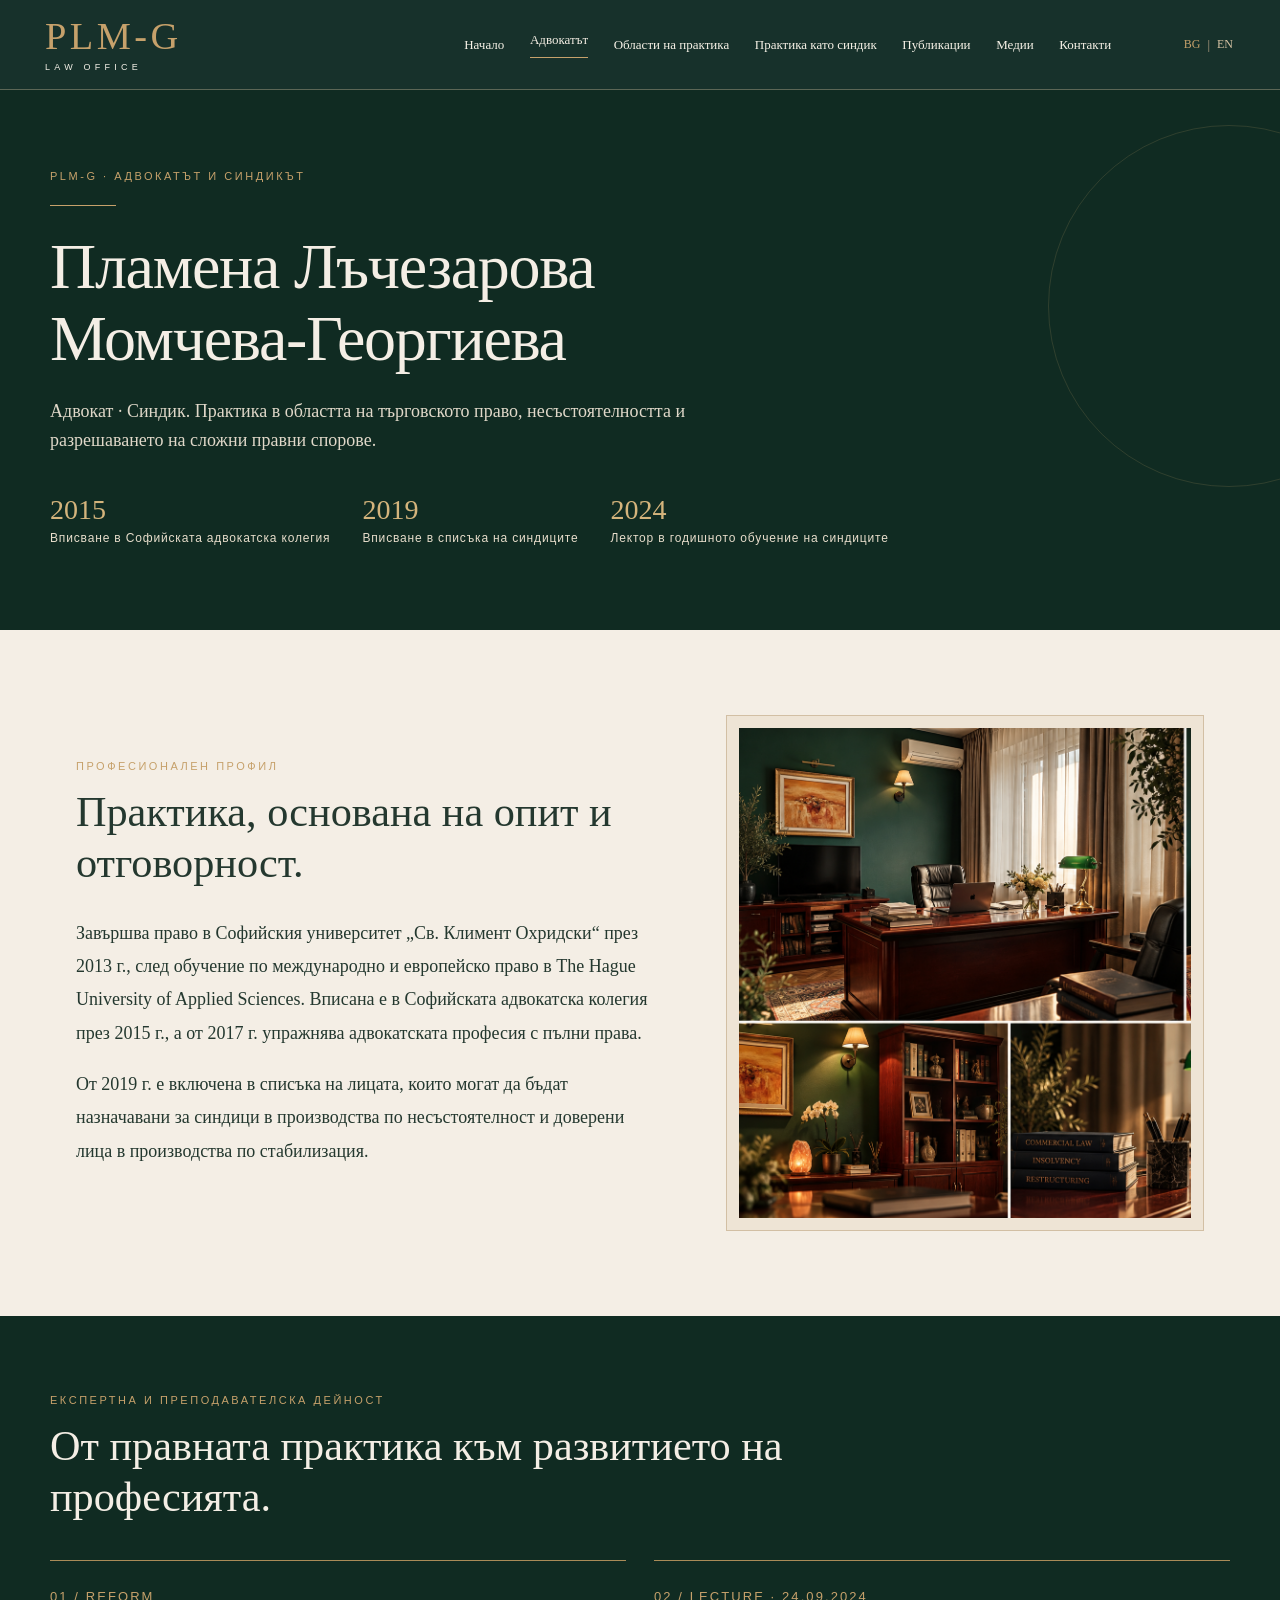
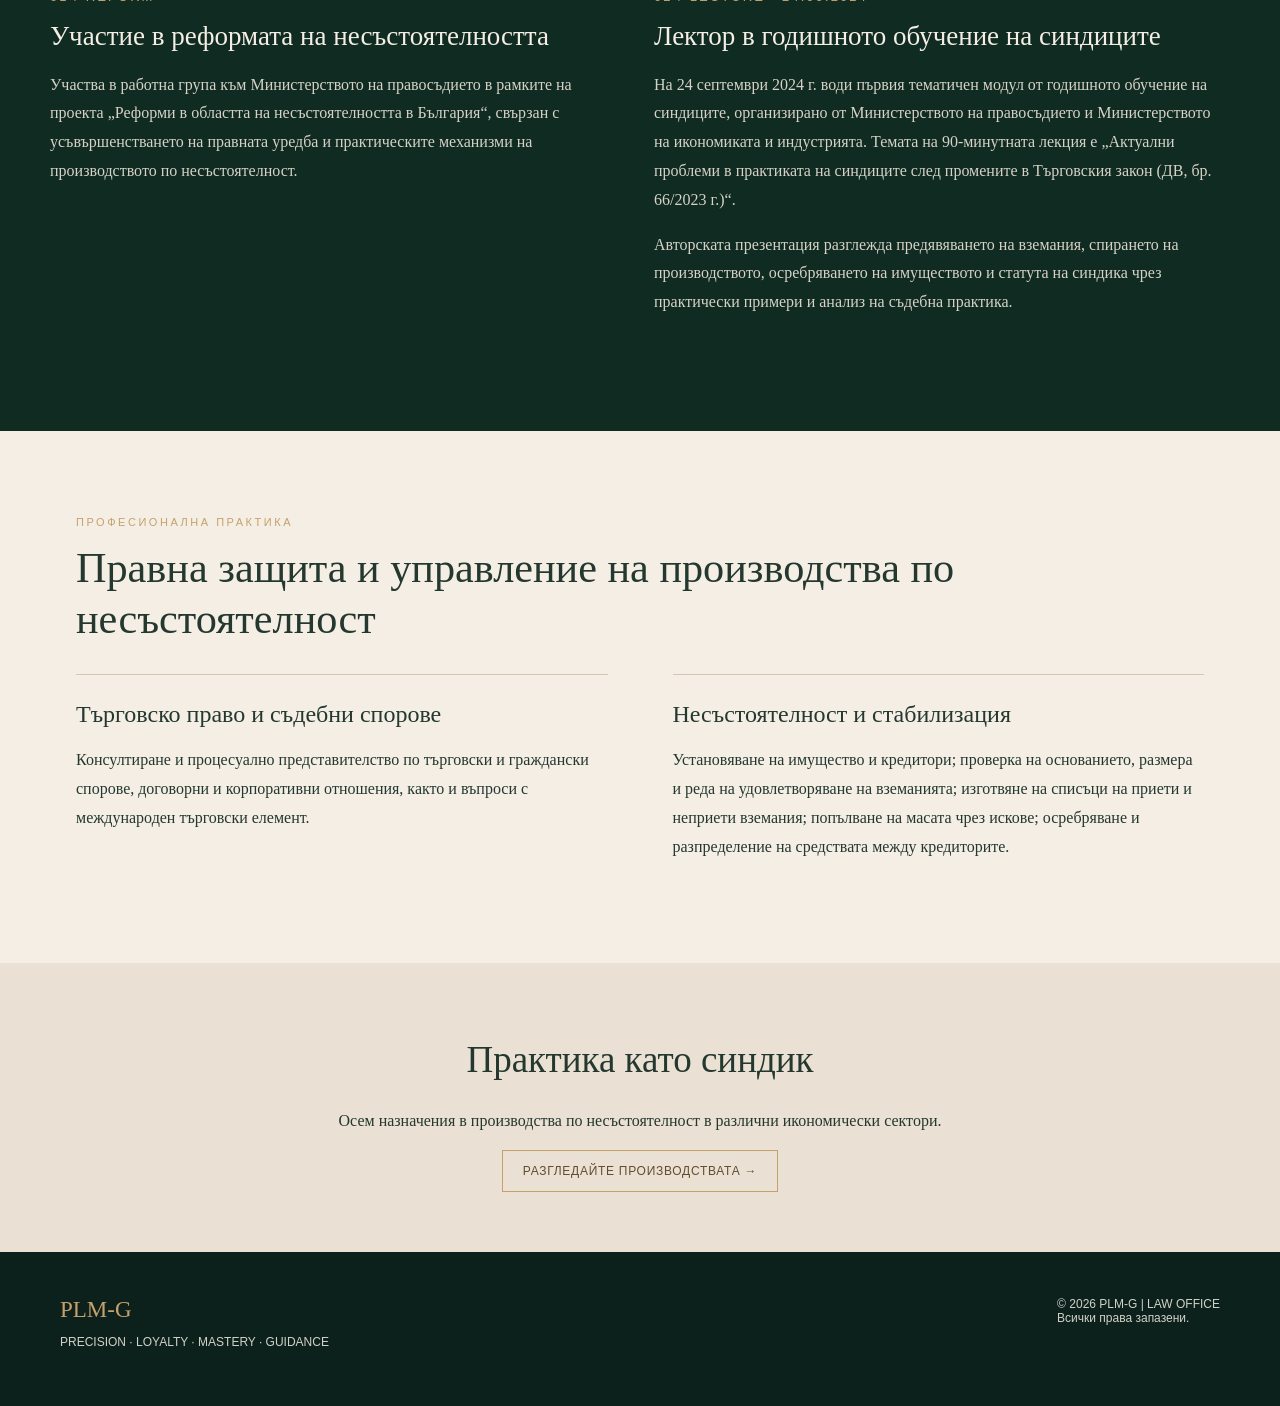
==== attorney.html @ 6f753740 "Add files via upload" ====
<!doctype html>
<html lang="bg">
<head>
<meta charset="utf-8"><meta name="viewport" content="width=device-width,initial-scale=1">
<title>Адвокатът и синдикът | PLM-G LAW OFFICE</title>
<meta name="description" content="Адв. Пламена Момчева-Георгиева — адвокат, синдик, лектор в годишното обучение на синдиците и участник в експертна работна група по реформата на несъстоятелността.">
<link rel="stylesheet" href="style.css">
<style>
/* All styles scoped to this page; index.html remains untouched. */
body[data-page="attorney"]{background:#f4eee5;color:#24382f}
body[data-page="attorney"] .profile-hero{background:#102b22;color:#f4eee5;padding:80px max(26px,calc((100vw - 1180px)/2)) 85px;position:relative;overflow:hidden}
body[data-page="attorney"] .profile-hero:after{content:"";position:absolute;width:360px;height:360px;border:1px solid rgba(199,166,106,.17);border-radius:50%;right:-130px;top:35px;pointer-events:none}
body[data-page="attorney"] .profile-kicker{font:11px Arial,sans-serif;letter-spacing:.23em;text-transform:uppercase;color:#c6a16b}
body[data-page="attorney"] .profile-hero h1{font-size:clamp(43px,5vw,72px);line-height:1.12;letter-spacing:-.02em;max-width:940px;margin:25px 0 22px}
body[data-page="attorney"] .profile-hero h1 span{display:block}
body[data-page="attorney"] .profile-hero p{max-width:750px;color:#e0d8c9;font-size:18px;line-height:1.65}
body[data-page="attorney"] .profile-line{width:66px;height:1px;background:#c6a16b;margin:23px 0}
body[data-page="attorney"] .profile-meta{display:flex;flex-wrap:wrap;gap:32px;margin-top:38px;font:12px Arial,sans-serif;letter-spacing:.07em;color:#e7ddcb}
body[data-page="attorney"] .profile-meta strong{font:28px Georgia,serif;color:#d4b47c;display:block;letter-spacing:0;margin-bottom:5px}
body[data-page="attorney"] .profile-wrap{max-width:1180px;margin:auto;padding:85px 26px}
body[data-page="attorney"] .profile-intro{display:grid;grid-template-columns:1.1fr .9fr;gap:65px;align-items:center}
body[data-page="attorney"] .profile-intro p{font-size:18px;line-height:1.85;margin:0 0 18px}
body[data-page="attorney"] .profile-intro img{width:100%;height:490px;object-fit:cover;object-position:left center;display:block}
body[data-page="attorney"] .profile-image-frame{padding:12px;border:1px solid #d2bfa4;background:#eee4d5}
body[data-page="attorney"] .profile-section-title{font-size:clamp(31px,3.3vw,48px);line-height:1.2;font-weight:normal;margin:15px 0 28px}
body[data-page="attorney"] .profile-expertise{background:#102b22;color:#f4eee5;padding:78px 26px}
body[data-page="attorney"] .profile-expertise-inner{max-width:1180px;margin:auto}
body[data-page="attorney"] .profile-expertise .profile-section-title{max-width:780px}
body[data-page="attorney"] .expert-grid{display:grid;grid-template-columns:1fr 1fr;gap:28px;margin-top:38px}
body[data-page="attorney"] .expert-card{border-top:1px solid #aa8b58;padding:28px 15px 20px 0}
body[data-page="attorney"] .expert-number{font:13px Arial,sans-serif;letter-spacing:.16em;color:#c6a16b}
body[data-page="attorney"] .expert-card h3{font-size:27px;font-weight:normal;margin:15px 0}
body[data-page="attorney"] .expert-card p{color:#d6d2c8;line-height:1.8}
body[data-page="attorney"] .profile-chronology{display:grid;grid-template-columns:1fr 1fr;gap:35px 65px;margin-top:30px}
body[data-page="attorney"] .profile-chronology article{border-top:1px solid #d4c6b4;padding-top:24px}
body[data-page="attorney"] .profile-chronology h3{font-size:24px;font-weight:normal}
body[data-page="attorney"] .profile-chronology p{line-height:1.8}
body[data-page="attorney"] .profile-documents{margin-top:24px;display:flex;flex-wrap:wrap;gap:12px}
body[data-page="attorney"] .profile-documents a,body[data-page="attorney"] .profile-cta{display:inline-flex;border:1px solid #c6a16b;padding:13px 20px;font:12px Arial,sans-serif;letter-spacing:.06em;color:#c6a16b;transition:background .2s}
body[data-page="attorney"] .profile-documents a:hover,body[data-page="attorney"] .profile-cta:hover{background:#c6a16b;color:#102b22}
body[data-page="attorney"] .profile-documents a[aria-disabled="true"]{opacity:.7;cursor:default}
body[data-page="attorney"] .profile-bottom{background:#eae0d3;padding:60px 26px;text-align:center}
body[data-page="attorney"] .profile-bottom h2{font-size:37px;font-weight:normal}
body[data-page="attorney"] .profile-bottom .profile-cta{color:#634c2d}
@media(max-width:800px){body[data-page="attorney"] .profile-hero{padding:65px 25px}body[data-page="attorney"] .profile-intro,body[data-page="attorney"] .expert-grid,body[data-page="attorney"] .profile-chronology{grid-template-columns:1fr}body[data-page="attorney"] .profile-intro{gap:25px}body[data-page="attorney"] .profile-intro img{height:330px}body[data-page="attorney"] .profile-wrap{padding:55px 24px}}
</style>
</head>
<body data-page="attorney">
<header id="header"></header>
<main id="main">
<section class="profile-hero">
<div class="profile-kicker" data-bg="PLM-G · АДВОКАТЪТ И СИНДИКЪТ" data-en="PLM-G · THE ATTORNEY & INSOLVENCY PRACTITIONER">PLM-G · АДВОКАТЪТ И СИНДИКЪТ</div>
<div class="profile-line"></div>
<h1><span data-bg="Пламена Лъчезарова" data-en="Plamena Lachezarova">Пламена Лъчезарова</span><span data-bg="Момчева-Георгиева" data-en="Momcheva-Georgieva">Момчева-Георгиева</span></h1>
<p data-bg="Адвокат · Синдик. Практика в областта на търговското право, несъстоятелността и разрешаването на сложни правни спорове." data-en="Attorney-at-law · Insolvency practitioner. Commercial law, insolvency and complex dispute resolution.">Адвокат · Синдик. Практика в областта на търговското право, несъстоятелността и разрешаването на сложни правни спорове.</p>
<div class="profile-meta"><div><strong>2015</strong><span data-bg="Вписване в Софийската адвокатска колегия" data-en="Admitted to the Sofia Bar">Вписване в Софийската адвокатска колегия</span></div><div><strong>2019</strong><span data-bg="Вписване в списъка на синдиците" data-en="Listed insolvency practitioner">Вписване в списъка на синдиците</span></div><div><strong>2024</strong><span data-bg="Лектор в годишното обучение на синдиците" data-en="Lecturer at annual insolvency practitioner training">Лектор в годишното обучение на синдиците</span></div></div>
</section>
<section class="profile-wrap profile-intro"><div><div class="profile-kicker" data-bg="ПРОФЕСИОНАЛЕН ПРОФИЛ" data-en="PROFESSIONAL PROFILE">ПРОФЕСИОНАЛЕН ПРОФИЛ</div><h2 class="profile-section-title" data-bg="Практика, основана на опит и отговорност." data-en="Practice grounded in experience and responsibility.">Практика, основана на опит и отговорност.</h2><p data-bg="Завършва право в Софийския университет „Св. Климент Охридски“ през 2013 г., след обучение по международно и европейско право в The Hague University of Applied Sciences. Вписана е в Софийската адвокатска колегия през 2015 г., а от 2017 г. упражнява адвокатската професия с пълни права." data-en="Graduated in Law from Sofia University in 2013 after studies in International and European Law at The Hague University of Applied Sciences. Admitted to the Sofia Bar as a junior lawyer in 2015 and as an attorney in 2017.">Завършва право в Софийския университет „Св. Климент Охридски“ през 2013 г., след обучение по международно и европейско право в The Hague University of Applied Sciences. Вписана е в Софийската адвокатска колегия през 2015 г., а от 2017 г. упражнява адвокатската професия с пълни права.</p><p data-bg="От 2019 г. е включена в списъка на лицата, които могат да бъдат назначавани за синдици в производства по несъстоятелност и доверени лица в производства по стабилизация." data-en="Since 2019, she has been listed as eligible for appointment as an insolvency practitioner and as a trustee in stabilisation proceedings.">От 2019 г. е включена в списъка на лицата, които могат да бъдат назначавани за синдици в производства по несъстоятелност и доверени лица в производства по стабилизация.</p></div><div class="profile-image-frame"><img src="office-collage.png" alt="PLM-G Law Office" loading="lazy"></div></section>
<section class="profile-expertise"><div class="profile-expertise-inner"><div class="profile-kicker" data-bg="ЕКСПЕРТНА И ПРЕПОДАВАТЕЛСКА ДЕЙНОСТ" data-en="EXPERT & TEACHING ACTIVITIES">ЕКСПЕРТНА И ПРЕПОДАВАТЕЛСКА ДЕЙНОСТ</div><h2 class="profile-section-title" data-bg="От правната практика към развитието на професията." data-en="From legal practice to advancing the profession.">От правната практика към развитието на професията.</h2><div class="expert-grid"><article class="expert-card"><div class="expert-number">01 / REFORM</div><h3 data-bg="Участие в реформата на несъстоятелността" data-en="Contribution to insolvency reform">Участие в реформата на несъстоятелността</h3><p data-bg="Участва в работна група към Министерството на правосъдието в рамките на проекта „Реформи в областта на несъстоятелността в България“, свързан с усъвършенстването на правната уредба и практическите механизми на производството по несъстоятелност." data-en="Participated in a working group under the Ministry of Justice within the project ‘Insolvency Reforms in Bulgaria’, addressing improvements to the legal framework and practical mechanisms of insolvency proceedings.">Участва в работна група към Министерството на правосъдието в рамките на проекта „Реформи в областта на несъстоятелността в България“, свързан с усъвършенстването на правната уредба и практическите механизми на производството по несъстоятелност.</p></article><article class="expert-card"><div class="expert-number">02 / LECTURE · 24.09.2024</div><h3 data-bg="Лектор в годишното обучение на синдиците" data-en="Lecturer at annual insolvency practitioner training">Лектор в годишното обучение на синдиците</h3><p data-bg="На 24 септември 2024 г. води първия тематичен модул от годишното обучение на синдиците, организирано от Министерството на правосъдието и Министерството на икономиката и индустрията. Темата на 90-минутната лекция е „Актуални проблеми в практиката на синдиците след промените в Търговския закон (ДВ, бр. 66/2023 г.)“." data-en="On 24 September 2024, she delivered the opening thematic module of the annual insolvency practitioner training organised by the Ministry of Justice and the Ministry of Economy and Industry. Her 90-minute lecture addressed practical issues following the 2023 amendments to the Bulgarian Commerce Act.">На 24 септември 2024 г. води първия тематичен модул от годишното обучение на синдиците, организирано от Министерството на правосъдието и Министерството на икономиката и индустрията. Темата на 90-минутната лекция е „Актуални проблеми в практиката на синдиците след промените в Търговския закон (ДВ, бр. 66/2023 г.)“.</p><p data-bg="Авторската презентация разглежда предявяването на вземания, спирането на производството, осребряването на имуществото и статута на синдика чрез практически примери и анализ на съдебна практика." data-en="Her original presentation covers claims submission, suspension of proceedings, asset realisation and the practitioner’s status, drawing on case law and practical examples.">Авторската презентация разглежда предявяването на вземания, спирането на производството, осребряването на имуществото и статута на синдика чрез практически примери и анализ на съдебна практика.</p></article></div>
<!-- When PDFs are uploaded to GitHub, replace the commented placeholders with real links.
<div class="profile-documents"><a href="programa-obuchenie-sindici-2024.pdf" target="_blank">Официална програма ↗</a><a href="lekcia-sindici-2024.pdf" target="_blank">Презентация (PDF) ↗</a></div>
--></div></section>
<section class="profile-wrap"><div class="profile-kicker" data-bg="ПРОФЕСИОНАЛНА ПРАКТИКА" data-en="PROFESSIONAL EXPERIENCE">ПРОФЕСИОНАЛНА ПРАКТИКА</div><h2 class="profile-section-title" data-bg="Правна защита и управление на производства по несъстоятелност" data-en="Legal representation and insolvency proceedings">Правна защита и управление на производства по несъстоятелност</h2><div class="profile-chronology"><article><h3 data-bg="Търговско право и съдебни спорове" data-en="Commercial law and litigation">Търговско право и съдебни спорове</h3><p data-bg="Консултиране и процесуално представителство по търговски и граждански спорове, договорни и корпоративни отношения, както и въпроси с международен търговски елемент." data-en="Advice and representation in commercial and civil disputes, contracts, corporate matters and cross-border commercial issues.">Консултиране и процесуално представителство по търговски и граждански спорове, договорни и корпоративни отношения, както и въпроси с международен търговски елемент.</p></article><article><h3 data-bg="Несъстоятелност и стабилизация" data-en="Insolvency and stabilisation">Несъстоятелност и стабилизация</h3><p data-bg="Установяване на имущество и кредитори; проверка на основанието, размера и реда на удовлетворяване на вземанията; изготвяне на списъци на приети и неприети вземания; попълване на масата чрез искове; осребряване и разпределение на средствата между кредиторите." data-en="Identifying assets and creditors; reviewing the legal basis, amounts and ranking of claims; preparing admitted and rejected claims lists; asset recovery litigation; asset realisation and distributions to creditors.">Установяване на имущество и кредитори; проверка на основанието, размера и реда на удовлетворяване на вземанията; изготвяне на списъци на приети и неприети вземания; попълване на масата чрез искове; осребряване и разпределение на средствата между кредиторите.</p></article></div></section>
<section class="profile-bottom"><h2 data-bg="Практика като синдик" data-en="Insolvency Track Record">Практика като синдик</h2><p data-bg="Осем назначения в производства по несъстоятелност в различни икономически сектори." data-en="Eight appointments in insolvency proceedings across different industries.">Осем назначения в производства по несъстоятелност в различни икономически сектори.</p><a class="profile-cta" href="insolvency.html" data-bg="РАЗГЛЕДАЙТЕ ПРОИЗВОДСТВАТА →" data-en="EXPLORE THE CASES →">РАЗГЛЕДАЙТЕ ПРОИЗВОДСТВАТА →</a></section>
</main><footer id="footer"></footer>
<script>const attorneyMarkup = document.getElementById('main').innerHTML;</script>
<script src="app.js"></script>
<script>
(function(){
  const originalRender = window.render;
  function restoreProfile(){
    const main=document.getElementById('main');
    main.innerHTML=attorneyMarkup;
    const current=window.lang==='en'?'en':'bg';
    document.documentElement.lang=current;
    main.querySelectorAll('[data-bg][data-en]').forEach(el=>{el.textContent=el.dataset[current]});
  }
  restoreProfile();
  // Preserve bilingual navigation provided by the site's existing app.js.
  window.render=function(){originalRender();restoreProfile()};
})();
</script>
</body></html>
---- style.css ----
:root{--forest:#102b25;--green:#1b3b32;--gold:#c7a66a;--cream:#f4f0e7;--ink:#23332c;--muted:#706e65}*{box-sizing:border-box}html{scroll-behavior:smooth}body{margin:0;font-family:Georgia,'Times New Roman',serif;color:var(--ink);background:var(--cream);line-height:1.7}a{color:inherit;text-decoration:none}header{position:sticky;top:0;z-index:5;background:rgba(16,43,37,.97);color:#f8f3e8;border-bottom:1px solid #5c6656}.nav{max-width:1240px;margin:auto;padding:17px 25px;display:flex;align-items:center;gap:30px}.logo{font-size:27px;letter-spacing:.15em;color:var(--gold);line-height:1}.logo small{display:block;font:10px Arial,sans-serif;letter-spacing:.28em;color:#f4f0e7;margin-top:9px}.links{margin-left:auto;display:flex;gap:21px;align-items:center;font:12px Arial,sans-serif;letter-spacing:.08em}.links a:hover,.active{color:var(--gold)}.lang{border:1px solid #8a896f;padding:5px 9px;background:none;color:var(--gold);cursor:pointer}.menu{display:none}.hero{background:var(--forest);color:#f7f0e5;display:grid;grid-template-columns:1fr 1fr;min-height:620px}.hero-text{display:flex;flex-direction:column;justify-content:center;padding:9vw max(30px,calc((100vw - 1240px)/2));padding-right:5vw}.eyebrow{font:11px Arial,sans-serif;letter-spacing:.28em;text-transform:uppercase;color:var(--gold)}h1{font-size:clamp(42px,5vw,76px);line-height:1.12;font-weight:normal;margin:26px 0}h2{font-size:clamp(30px,3.4vw,48px);font-weight:normal;line-height:1.2;margin:15px 0 25px}h3{font-size:24px;font-weight:normal;line-height:1.3;margin:0 0 12px}.hero p{max-width:550px;color:#d7d6cb}.hero-image{background:url('office-collage.png') center/cover}.button{display:inline-block;margin-top:20px;border:1px solid var(--gold);padding:12px 23px;color:var(--gold);font:12px Arial,sans-serif;letter-spacing:.1em;cursor:pointer}.button:hover{background:var(--gold);color:var(--forest)}.wrap{max-width:1160px;margin:auto;padding:85px 25px}.intro{max-width:800px}.intro p{font-size:19px;color:#555b53}.rule{width:70px;height:2px;background:var(--gold);margin:22px 0}.grid{display:grid;grid-template-columns:repeat(3,1fr);gap:22px;margin-top:40px}.card{border:1px solid #d9d0bf;padding:30px;background:#faf8f2;min-height:210px}.card .num{font:12px Arial,sans-serif;letter-spacing:.2em;color:#a5854b}.card p{color:#666b61;font-size:15px}.card a{color:#886a3a;font:12px Arial,sans-serif;letter-spacing:.07em}.dark{background:var(--forest);color:#f4f0e7}.dark p{color:#c9d0c7}.split{display:grid;grid-template-columns:1fr 1fr;gap:65px;align-items:center}.photo{width:100%;height:390px;object-fit:cover;object-position:left top}.pagehead{background:var(--forest);color:#f4f0e7;padding:90px 25px 75px}.pagehead>div{max-width:1160px;margin:auto}.pagehead h1{font-size:clamp(40px,5vw,65px);margin:15px 0}.detail{border-top:1px solid #d6cbb8;padding:30px 0}.detail summary{font-size:23px;cursor:pointer}.detail summary span{display:block;color:#987d4f;font:11px Arial,sans-serif;letter-spacing:.13em;text-transform:uppercase;margin-bottom:9px}.detail p{max-width:870px;color:#5b6259}.note{background:#e8e0d1;padding:25px;border-left:3px solid var(--gold)}footer{background:#0c211c;color:#d2d1c8;padding:45px 25px;font:12px Arial,sans-serif}footer>div{max-width:1160px;margin:auto;display:flex;justify-content:space-between;gap:20px}.footer-logo{font:23px Georgia,serif;color:var(--gold)}.muted{color:#777b70}.media-link{display:block;border-bottom:1px solid #d7cdbd;padding:20px 0;color:#365447}.media-link:hover{color:#a18046}@media(max-width:900px){.nav{flex-wrap:wrap}.menu{display:block;margin-left:auto;background:none;color:var(--gold);border:1px solid #9b895d;padding:8px}.links{display:none;flex-basis:100%;flex-direction:column;align-items:flex-start;padding:15px 0}.links.open{display:flex}.hero{grid-template-columns:1fr}.hero-text{padding:70px 28px}.hero-image{min-height:330px}.grid{grid-template-columns:1fr 1fr}.split{grid-template-columns:1fr;gap:25px}}@media(max-width:550px){.grid{grid-template-columns:1fr}.wrap{padding:55px 22px}.pagehead{padding:60px 22px}footer>div{flex-direction:column}}

/* PLM-G: reference-matched classic European front page */
:root{--forest:#0d291f;--gold:#c6a16b;--cream:#f3ebe2}
body[data-page="index"] header{position:absolute;left:0;right:0;top:0;background:transparent;border:0;z-index:20}
body[data-page="index"] .nav{max-width:1300px;padding:14px clamp(26px,6.3vw,92px);gap:24px}
.logo{font-size:clamp(29px,3vw,40px);font-weight:normal;letter-spacing:.09em}
.logo small{font-size:9px;letter-spacing:.47em;margin-top:7px}
.links{gap:clamp(12px,2vw,28px);font:13px Georgia,'Times New Roman',serif;letter-spacing:0}
.links a{white-space:nowrap}.links a.active{color:#f6efe5;border-bottom:1px solid var(--gold);padding-bottom:9px}
.lang-switch{display:flex;align-items:center;gap:5px;margin-left:clamp(4px,4vw,45px);color:#b6a286}.lang{border:0;padding:2px;background:transparent;color:#d6c2a3;font:12px Georgia,serif}.lang.selected{color:var(--gold)}
.hero-reference{height:clamp(420px,34.3vw,570px);min-height:420px;display:block;background:linear-gradient(90deg,rgba(4,17,13,.80) 0%,rgba(4,17,13,.58) 26%,rgba(4,17,13,.08) 67%,rgba(4,17,13,.06) 100%),url('hero-office.jpg') center 49%/cover no-repeat;position:relative}
.hero-reference .hero-text{height:100%;max-width:1300px;margin:auto;padding:clamp(120px,9vw,150px) clamp(26px,6.3vw,92px) 26px;display:block}
.hero-reference .eyebrow{font:10px Arial,sans-serif;letter-spacing:.10em;color:#d0b184}
.hero-rule{width:44px;height:1px;background:var(--gold);margin:12px 0 8px}
.hero-reference h1{font-size:clamp(43px,4.2vw,66px);line-height:1.04;letter-spacing:-.018em;margin:0 0 11px;max-width:480px}
.hero-reference p{font-size:clamp(13px,1.17vw,16px);line-height:1.25;color:#f0e9e1;margin:0}
.hero-reference .button,.triptych-center .button{font:10px Arial,sans-serif;letter-spacing:.12em;margin-top:24px;padding:9px 20px;min-width:238px;display:inline-flex;justify-content:space-between;align-items:center;border:1px solid #bda078;color:#dfc29a;background:rgba(7,20,16,.18)}
.featured-areas{display:grid;grid-template-columns:repeat(4,minmax(0,1fr));background:#f6efe8;padding:19px max(26px,calc((100vw - 1280px)/2));min-height:133px}
.featured-area{display:flex;flex-direction:column;align-items:center;justify-content:center;text-align:center;padding:0 18px;border-right:1px solid #d9cfc3;line-height:1.2}
.featured-area:last-child{border-right:0}.featured-area:hover{background:#efe5d9}.area-icon{font:30px Georgia,serif;color:#b39158;height:37px}.featured-area strong{font-size:12px;letter-spacing:.15em;font-weight:normal;margin:4px 0}.featured-area>span:last-child{font-size:13px;max-width:220px}
.office-triptych{display:grid;grid-template-columns:30% 40% 30%;height:clamp(260px,24vw,365px);background:var(--forest);color:#f7f0e7}.triptych-image{background-position:center;background-size:cover}.triptych-library{background-image:url('library.jpg')}.triptych-meeting{background-image:url('meeting.jpg')}.triptych-center{padding:clamp(19px,2.4vw,42px) clamp(22px,3.3vw,52px);background:linear-gradient(105deg,#0b291f,#103025)}.triptych-center .eyebrow{font-size:10px;letter-spacing:.13em}.triptych-center h2{font-size:clamp(24px,2.6vw,39px);line-height:1.1;margin:14px 0}.triptych-center p{font-size:clamp(13px,1.16vw,16px);line-height:1.35;color:#e7e4db;margin:0}.triptych-center .button{margin-top:13px;min-width:166px}
.below-fold{padding-top:75px;padding-bottom:80px}.below-fold .button{color:#816535}
@media(max-width:1050px){.links{gap:11px;font-size:11px}.lang-switch{margin-left:0}.triptych-center{padding:23px}.triptych-center h2{font-size:26px}}
@media(max-width:800px){body[data-page="index"] .nav{padding:15px 24px}.menu{display:block}.links{background:rgba(12,37,29,.98);margin:0;flex-basis:100%;padding:20px;gap:16px}.links.open{display:flex}.hero-reference{height:550px}.hero-reference .hero-text{padding:165px 25px 35px}.hero-reference h1{font-size:54px}.featured-areas{grid-template-columns:repeat(2,1fr);padding:15px}.featured-area{padding:20px 12px;border-bottom:1px solid #d9cfc3}.featured-area:nth-child(2){border-right:0}.featured-area:nth-child(n+3){border-bottom:0}.office-triptych{grid-template-columns:1fr 1fr;height:auto}.triptych-library{min-height:310px}.triptych-center{min-height:310px}.triptych-meeting{display:none}}
@media(max-width:520px){.hero-reference{height:570px;background-position:56% center}.hero-reference h1{font-size:46px}.hero-reference p{font-size:14px}.featured-area strong{font-size:10px}.featured-area>span:last-child{font-size:12px}.office-triptych{grid-template-columns:1fr}.triptych-library{min-height:230px}.triptych-center{min-height:290px;padding:28px}.triptych-meeting{display:none}}
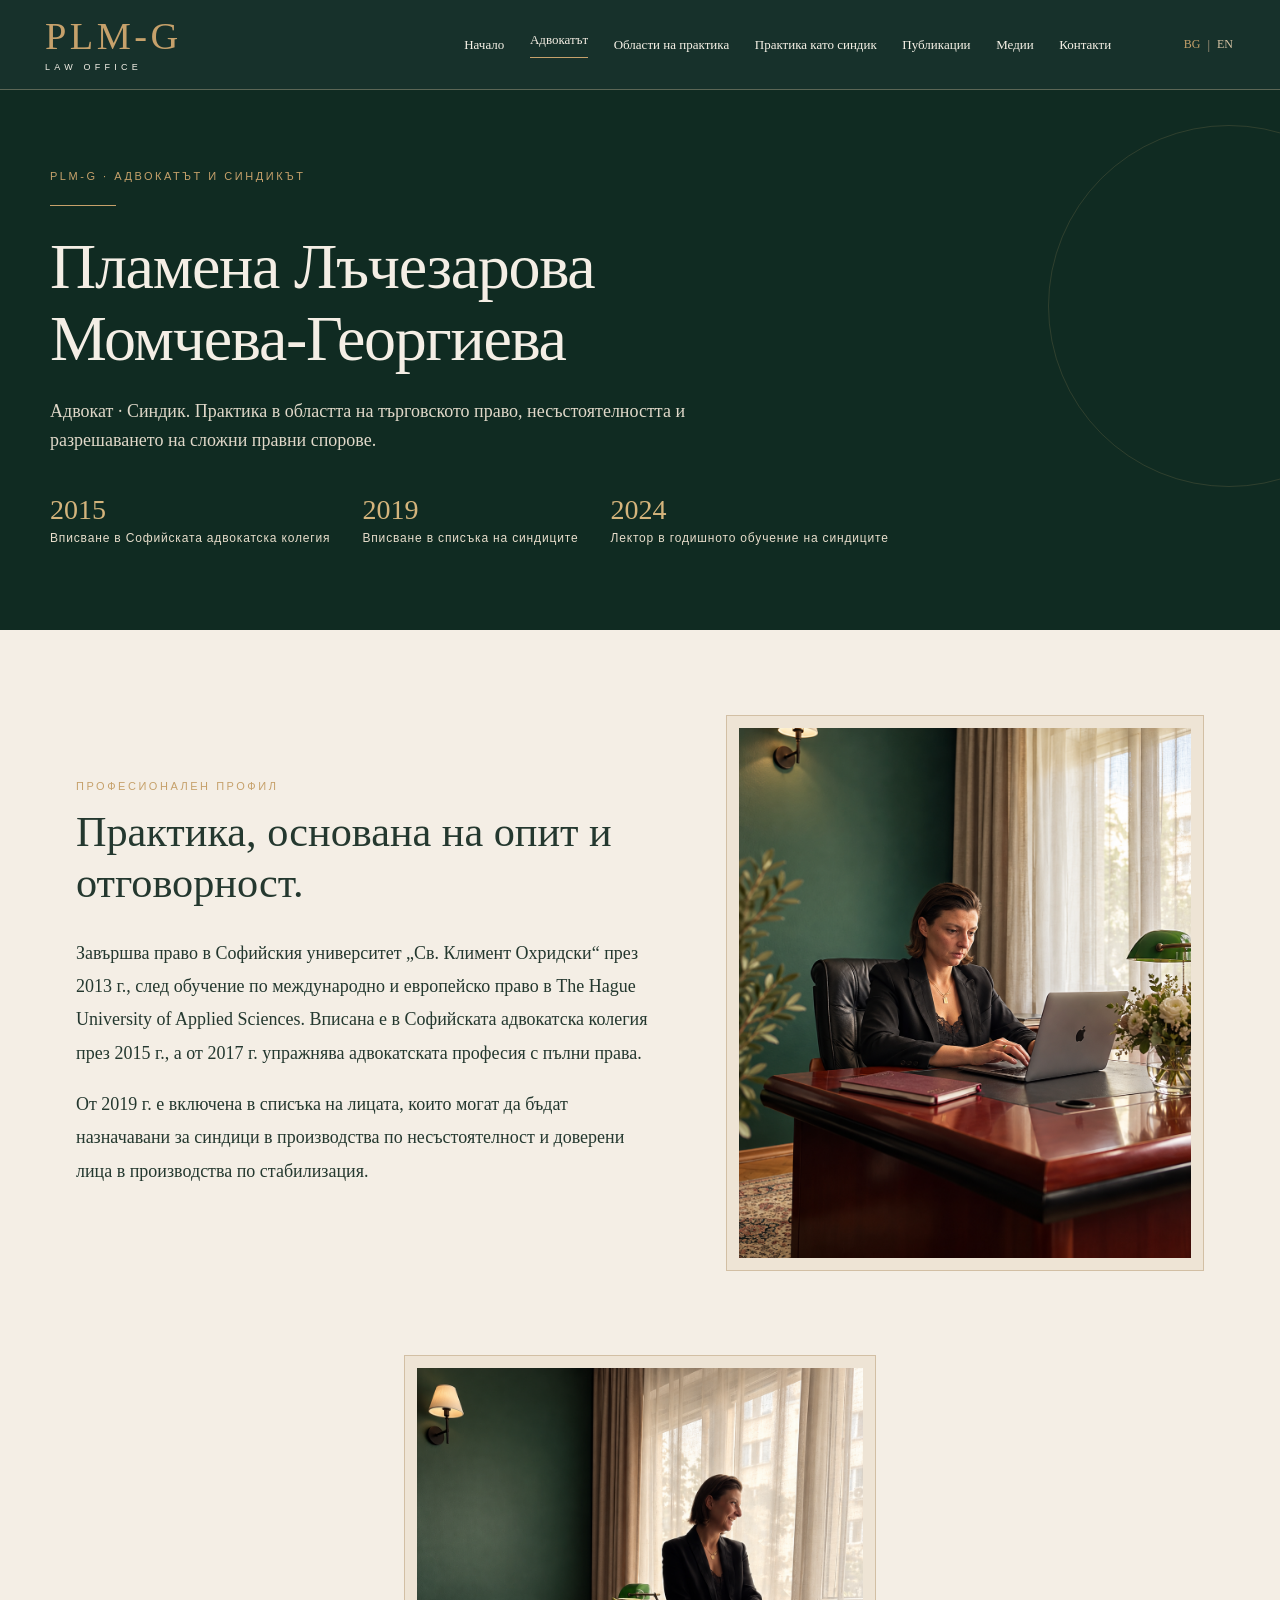
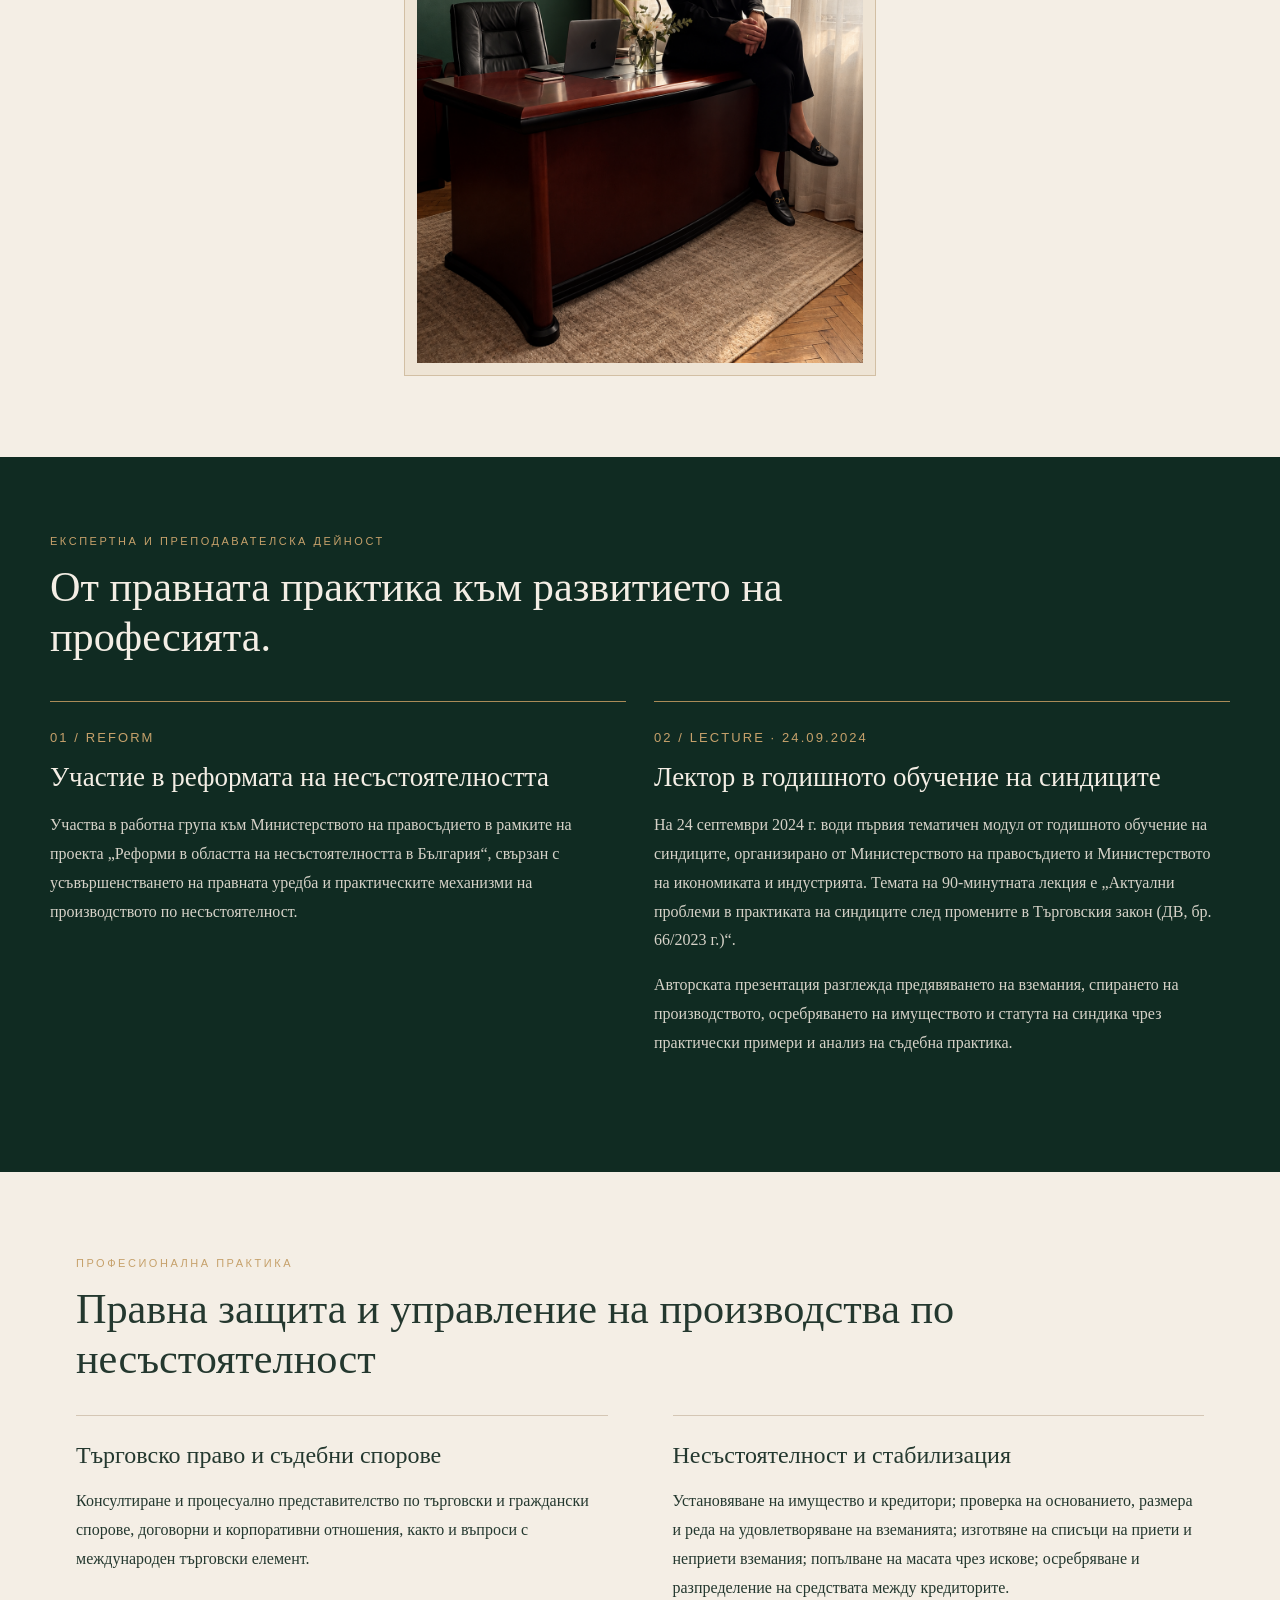
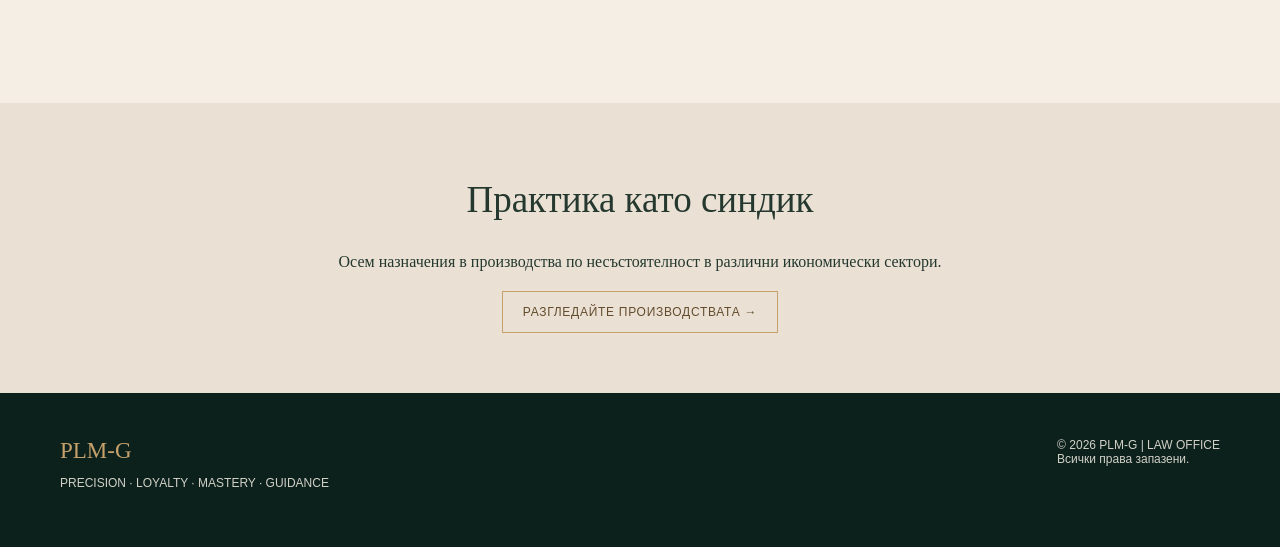
==== commit 95ac3c6a: "Add files via upload" ====
--- a/attorney.html
+++ b/attorney.html
@@ -2,8 +2,8 @@
 <html lang="bg">
 <head>
 <meta charset="utf-8"><meta name="viewport" content="width=device-width,initial-scale=1">
-<title>Адвокатът и синдикът | PLM-G LAW OFFICE</title>
-<meta name="description" content="Адв. Пламена Момчева-Георгиева — адвокат, синдик, лектор в годишното обучение на синдиците и участник в експертна работна група по реформата на несъстоятелността.">
+<title>Адв. Пламена Момчева-Георгиева | Адвокат и синдик</title>
+<meta name="description" content="Професионален профил на адв. Пламена Момчева-Георгиева — адвокат от 2015 г., синдик от 2019 г., лектор в годишното обучение на синдиците през 2024 г.">
 <link rel="stylesheet" href="style.css">
 <style>
 /* All styles scoped to this page; index.html remains untouched. */
@@ -43,7 +43,13 @@
 body[data-page="attorney"] .profile-bottom h2{font-size:37px;font-weight:normal}
 body[data-page="attorney"] .profile-bottom .profile-cta{color:#634c2d}
 @media(max-width:800px){body[data-page="attorney"] .profile-hero{padding:65px 25px}body[data-page="attorney"] .profile-intro,body[data-page="attorney"] .expert-grid,body[data-page="attorney"] .profile-chronology{grid-template-columns:1fr}body[data-page="attorney"] .profile-intro{gap:25px}body[data-page="attorney"] .profile-intro img{height:330px}body[data-page="attorney"] .profile-wrap{padding:55px 24px}}
+body[data-page="attorney"] .profile-intro img{height:530px;object-position:center 38%}
+body[data-page="attorney"] .profile-photo-section{background:#f4eee5;padding:0 26px 82px}
+body[data-page="attorney"] .profile-photo-inner{max-width:1180px;margin:auto;display:flex;justify-content:center}
+body[data-page="attorney"] .profile-photo-inner img{display:block;width:min(100%,470px);height:auto;border:12px solid #eee4d5;outline:1px solid #d2bfa4}
+@media(max-width:800px){body[data-page="attorney"] .profile-intro img{height:440px}body[data-page="attorney"] .profile-photo-section{padding:0 24px 55px}}
 </style>
+<link rel="canonical" href="https://plmg-law.com/attorney.html">
 </head>
 <body data-page="attorney">
 <header id="header"></header>
@@ -55,7 +61,12 @@
 <p data-bg="Адвокат · Синдик. Практика в областта на търговското право, несъстоятелността и разрешаването на сложни правни спорове." data-en="Attorney-at-law · Insolvency practitioner. Commercial law, insolvency and complex dispute resolution.">Адвокат · Синдик. Практика в областта на търговското право, несъстоятелността и разрешаването на сложни правни спорове.</p>
 <div class="profile-meta"><div><strong>2015</strong><span data-bg="Вписване в Софийската адвокатска колегия" data-en="Admitted to the Sofia Bar">Вписване в Софийската адвокатска колегия</span></div><div><strong>2019</strong><span data-bg="Вписване в списъка на синдиците" data-en="Listed insolvency practitioner">Вписване в списъка на синдиците</span></div><div><strong>2024</strong><span data-bg="Лектор в годишното обучение на синдиците" data-en="Lecturer at annual insolvency practitioner training">Лектор в годишното обучение на синдиците</span></div></div>
 </section>
-<section class="profile-wrap profile-intro"><div><div class="profile-kicker" data-bg="ПРОФЕСИОНАЛЕН ПРОФИЛ" data-en="PROFESSIONAL PROFILE">ПРОФЕСИОНАЛЕН ПРОФИЛ</div><h2 class="profile-section-title" data-bg="Практика, основана на опит и отговорност." data-en="Practice grounded in experience and responsibility.">Практика, основана на опит и отговорност.</h2><p data-bg="Завършва право в Софийския университет „Св. Климент Охридски“ през 2013 г., след обучение по международно и европейско право в The Hague University of Applied Sciences. Вписана е в Софийската адвокатска колегия през 2015 г., а от 2017 г. упражнява адвокатската професия с пълни права." data-en="Graduated in Law from Sofia University in 2013 after studies in International and European Law at The Hague University of Applied Sciences. Admitted to the Sofia Bar as a junior lawyer in 2015 and as an attorney in 2017.">Завършва право в Софийския университет „Св. Климент Охридски“ през 2013 г., след обучение по международно и европейско право в The Hague University of Applied Sciences. Вписана е в Софийската адвокатска колегия през 2015 г., а от 2017 г. упражнява адвокатската професия с пълни права.</p><p data-bg="От 2019 г. е включена в списъка на лицата, които могат да бъдат назначавани за синдици в производства по несъстоятелност и доверени лица в производства по стабилизация." data-en="Since 2019, she has been listed as eligible for appointment as an insolvency practitioner and as a trustee in stabilisation proceedings.">От 2019 г. е включена в списъка на лицата, които могат да бъдат назначавани за синдици в производства по несъстоятелност и доверени лица в производства по стабилизация.</p></div><div class="profile-image-frame"><img src="office-collage.png" alt="PLM-G Law Office" loading="lazy"></div></section>
+<section class="profile-wrap profile-intro"><div><div class="profile-kicker" data-bg="ПРОФЕСИОНАЛЕН ПРОФИЛ" data-en="PROFESSIONAL PROFILE">ПРОФЕСИОНАЛЕН ПРОФИЛ</div><h2 class="profile-section-title" data-bg="Практика, основана на опит и отговорност." data-en="Practice grounded in experience and responsibility.">Практика, основана на опит и отговорност.</h2><p data-bg="Завършва право в Софийския университет „Св. Климент Охридски“ през 2013 г., след обучение по международно и европейско право в The Hague University of Applied Sciences. Вписана е в Софийската адвокатска колегия през 2015 г., а от 2017 г. упражнява адвокатската професия с пълни права." data-en="Graduated in Law from Sofia University in 2013 after studies in International and European Law at The Hague University of Applied Sciences. Admitted to the Sofia Bar as a junior lawyer in 2015 and as an attorney in 2017.">Завършва право в Софийския университет „Св. Климент Охридски“ през 2013 г., след обучение по международно и европейско право в The Hague University of Applied Sciences. Вписана е в Софийската адвокатска колегия през 2015 г., а от 2017 г. упражнява адвокатската професия с пълни права.</p><p data-bg="От 2019 г. е включена в списъка на лицата, които могат да бъдат назначавани за синдици в производства по несъстоятелност и доверени лица в производства по стабилизация." data-en="Since 2019, she has been listed as eligible for appointment as an insolvency practitioner and as a trustee in stabilisation proceedings.">От 2019 г. е включена в списъка на лицата, които могат да бъдат назначавани за синдици в производства по несъстоятелност и доверени лица в производства по стабилизация.</p></div><div class="profile-image-frame"><img src="plmg-working.png" alt="Адвокат Пламена Момчева-Георгиева по време на работа в кантората" loading="lazy" width="1086" height="1448"></div></section>
+<section class="profile-photo-section" aria-label="Снимка от адвокатската кантора">
+  <div class="profile-photo-inner">
+    <img src="plmg-window.png" alt="Адвокат Пламена Момчева-Георгиева в кантората, усмихната към прозореца" loading="lazy" width="1086" height="1448">
+  </div>
+</section>
 <section class="profile-expertise"><div class="profile-expertise-inner"><div class="profile-kicker" data-bg="ЕКСПЕРТНА И ПРЕПОДАВАТЕЛСКА ДЕЙНОСТ" data-en="EXPERT & TEACHING ACTIVITIES">ЕКСПЕРТНА И ПРЕПОДАВАТЕЛСКА ДЕЙНОСТ</div><h2 class="profile-section-title" data-bg="От правната практика към развитието на професията." data-en="From legal practice to advancing the profession.">От правната практика към развитието на професията.</h2><div class="expert-grid"><article class="expert-card"><div class="expert-number">01 / REFORM</div><h3 data-bg="Участие в реформата на несъстоятелността" data-en="Contribution to insolvency reform">Участие в реформата на несъстоятелността</h3><p data-bg="Участва в работна група към Министерството на правосъдието в рамките на проекта „Реформи в областта на несъстоятелността в България“, свързан с усъвършенстването на правната уредба и практическите механизми на производството по несъстоятелност." data-en="Participated in a working group under the Ministry of Justice within the project ‘Insolvency Reforms in Bulgaria’, addressing improvements to the legal framework and practical mechanisms of insolvency proceedings.">Участва в работна група към Министерството на правосъдието в рамките на проекта „Реформи в областта на несъстоятелността в България“, свързан с усъвършенстването на правната уредба и практическите механизми на производството по несъстоятелност.</p></article><article class="expert-card"><div class="expert-number">02 / LECTURE · 24.09.2024</div><h3 data-bg="Лектор в годишното обучение на синдиците" data-en="Lecturer at annual insolvency practitioner training">Лектор в годишното обучение на синдиците</h3><p data-bg="На 24 септември 2024 г. води първия тематичен модул от годишното обучение на синдиците, организирано от Министерството на правосъдието и Министерството на икономиката и индустрията. Темата на 90-минутната лекция е „Актуални проблеми в практиката на синдиците след промените в Търговския закон (ДВ, бр. 66/2023 г.)“." data-en="On 24 September 2024, she delivered the opening thematic module of the annual insolvency practitioner training organised by the Ministry of Justice and the Ministry of Economy and Industry. Her 90-minute lecture addressed practical issues following the 2023 amendments to the Bulgarian Commerce Act.">На 24 септември 2024 г. води първия тематичен модул от годишното обучение на синдиците, организирано от Министерството на правосъдието и Министерството на икономиката и индустрията. Темата на 90-минутната лекция е „Актуални проблеми в практиката на синдиците след промените в Търговския закон (ДВ, бр. 66/2023 г.)“.</p><p data-bg="Авторската презентация разглежда предявяването на вземания, спирането на производството, осребряването на имуществото и статута на синдика чрез практически примери и анализ на съдебна практика." data-en="Her original presentation covers claims submission, suspension of proceedings, asset realisation and the practitioner’s status, drawing on case law and practical examples.">Авторската презентация разглежда предявяването на вземания, спирането на производството, осребряването на имуществото и статута на синдика чрез практически примери и анализ на съдебна практика.</p></article></div>
 <!-- When PDFs are uploaded to GitHub, replace the commented placeholders with real links.
 <div class="profile-documents"><a href="programa-obuchenie-sindici-2024.pdf" target="_blank">Официална програма ↗</a><a href="lekcia-sindici-2024.pdf" target="_blank">Презентация (PDF) ↗</a></div>
@@ -63,21 +74,41 @@
 <section class="profile-wrap"><div class="profile-kicker" data-bg="ПРОФЕСИОНАЛНА ПРАКТИКА" data-en="PROFESSIONAL EXPERIENCE">ПРОФЕСИОНАЛНА ПРАКТИКА</div><h2 class="profile-section-title" data-bg="Правна защита и управление на производства по несъстоятелност" data-en="Legal representation and insolvency proceedings">Правна защита и управление на производства по несъстоятелност</h2><div class="profile-chronology"><article><h3 data-bg="Търговско право и съдебни спорове" data-en="Commercial law and litigation">Търговско право и съдебни спорове</h3><p data-bg="Консултиране и процесуално представителство по търговски и граждански спорове, договорни и корпоративни отношения, както и въпроси с международен търговски елемент." data-en="Advice and representation in commercial and civil disputes, contracts, corporate matters and cross-border commercial issues.">Консултиране и процесуално представителство по търговски и граждански спорове, договорни и корпоративни отношения, както и въпроси с международен търговски елемент.</p></article><article><h3 data-bg="Несъстоятелност и стабилизация" data-en="Insolvency and stabilisation">Несъстоятелност и стабилизация</h3><p data-bg="Установяване на имущество и кредитори; проверка на основанието, размера и реда на удовлетворяване на вземанията; изготвяне на списъци на приети и неприети вземания; попълване на масата чрез искове; осребряване и разпределение на средствата между кредиторите." data-en="Identifying assets and creditors; reviewing the legal basis, amounts and ranking of claims; preparing admitted and rejected claims lists; asset recovery litigation; asset realisation and distributions to creditors.">Установяване на имущество и кредитори; проверка на основанието, размера и реда на удовлетворяване на вземанията; изготвяне на списъци на приети и неприети вземания; попълване на масата чрез искове; осребряване и разпределение на средствата между кредиторите.</p></article></div></section>
 <section class="profile-bottom"><h2 data-bg="Практика като синдик" data-en="Insolvency Track Record">Практика като синдик</h2><p data-bg="Осем назначения в производства по несъстоятелност в различни икономически сектори." data-en="Eight appointments in insolvency proceedings across different industries.">Осем назначения в производства по несъстоятелност в различни икономически сектори.</p><a class="profile-cta" href="insolvency.html" data-bg="РАЗГЛЕДАЙТЕ ПРОИЗВОДСТВАТА →" data-en="EXPLORE THE CASES →">РАЗГЛЕДАЙТЕ ПРОИЗВОДСТВАТА →</a></section>
 </main><footer id="footer"></footer>
-<script>const attorneyMarkup = document.getElementById('main').innerHTML;</script>
+<script>
+// Keep the custom attorney layout while app.js renders the shared navigation.
+const attorneyMarkup = document.getElementById('main').innerHTML;
+</script>
 <script src="app.js"></script>
 <script>
-(function(){
-  const originalRender = window.render;
-  function restoreProfile(){
-    const main=document.getElementById('main');
-    main.innerHTML=attorneyMarkup;
-    const current=window.lang==='en'?'en':'bg';
-    document.documentElement.lang=current;
-    main.querySelectorAll('[data-bg][data-en]').forEach(el=>{el.textContent=el.dataset[current]});
+(function () {
+  const main = document.getElementById('main');
+  const seo = {
+    bg: {
+      title: 'Адв. Пламена Момчева-Георгиева | Адвокат и синдик',
+      description: 'Адв. Пламена Момчева-Георгиева — адвокат от 2015 г., синдик от 2019 г., участник в реформата на несъстоятелността и лектор през 2024 г.'
+    },
+    en: {
+      title: 'Plamena Momcheva-Georgieva | Attorney & Insolvency Practitioner',
+      description: 'Plamena Momcheva-Georgieva is a Bulgarian attorney and insolvency practitioner, involved in insolvency reform and professional training.'
+    }
+  };
+  function restoreProfile() {
+    const current = localStorage.getItem('plmg-lang') === 'en' ? 'en' : 'bg';
+    main.innerHTML = attorneyMarkup;
+    main.querySelectorAll('[data-bg][data-en]').forEach(function (element) {
+      element.textContent = element.getAttribute('data-' + current);
+    });
+    document.documentElement.lang = current;
+    document.title = seo[current].title;
+    document.querySelector('meta[name="description"]').setAttribute('content', seo[current].description);
   }
   restoreProfile();
-  // Preserve bilingual navigation provided by the site's existing app.js.
-  window.render=function(){originalRender();restoreProfile()};
+  // app.js calls its own lexical render() on language changes; respond after it finishes.
+  document.getElementById('header').addEventListener('click', function (event) {
+    if (event.target.closest('.lang-switch button')) {
+      queueMicrotask(restoreProfile);
+    }
+  });
 })();
 </script>
 </body></html>
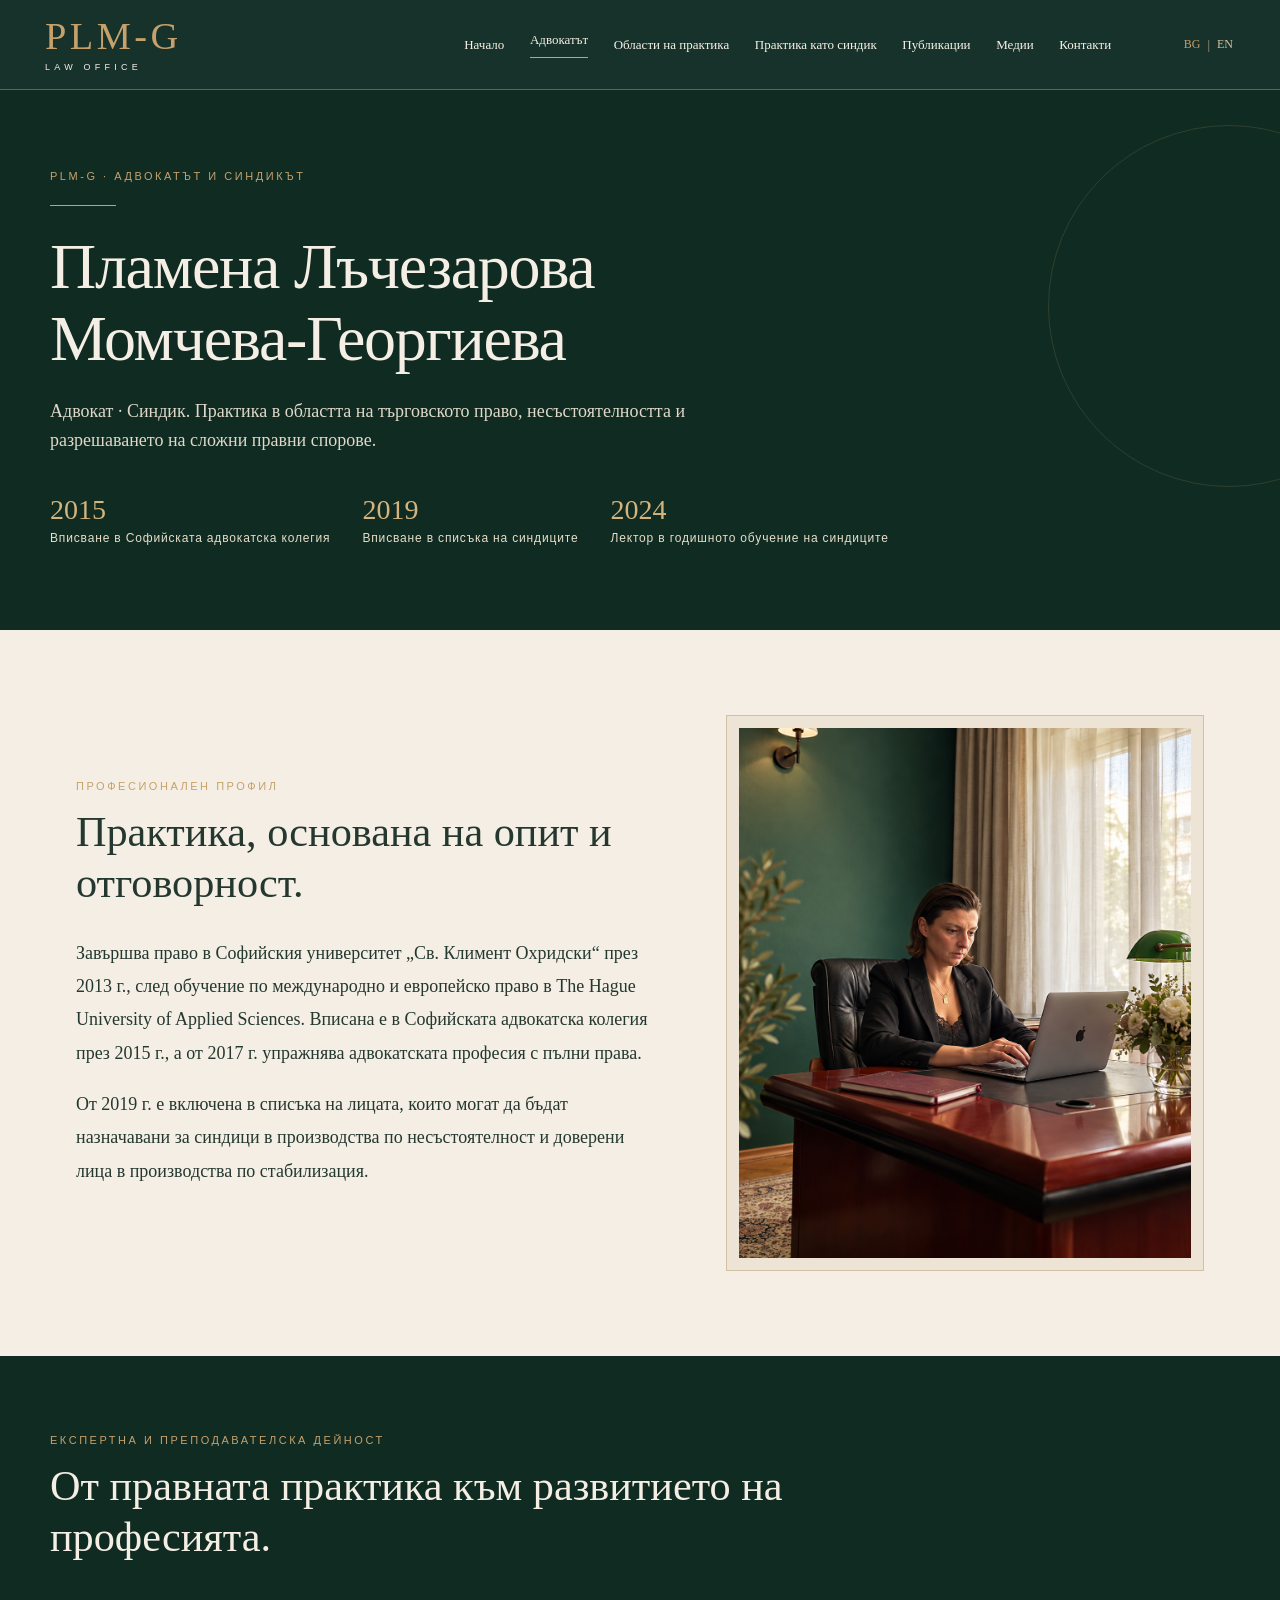
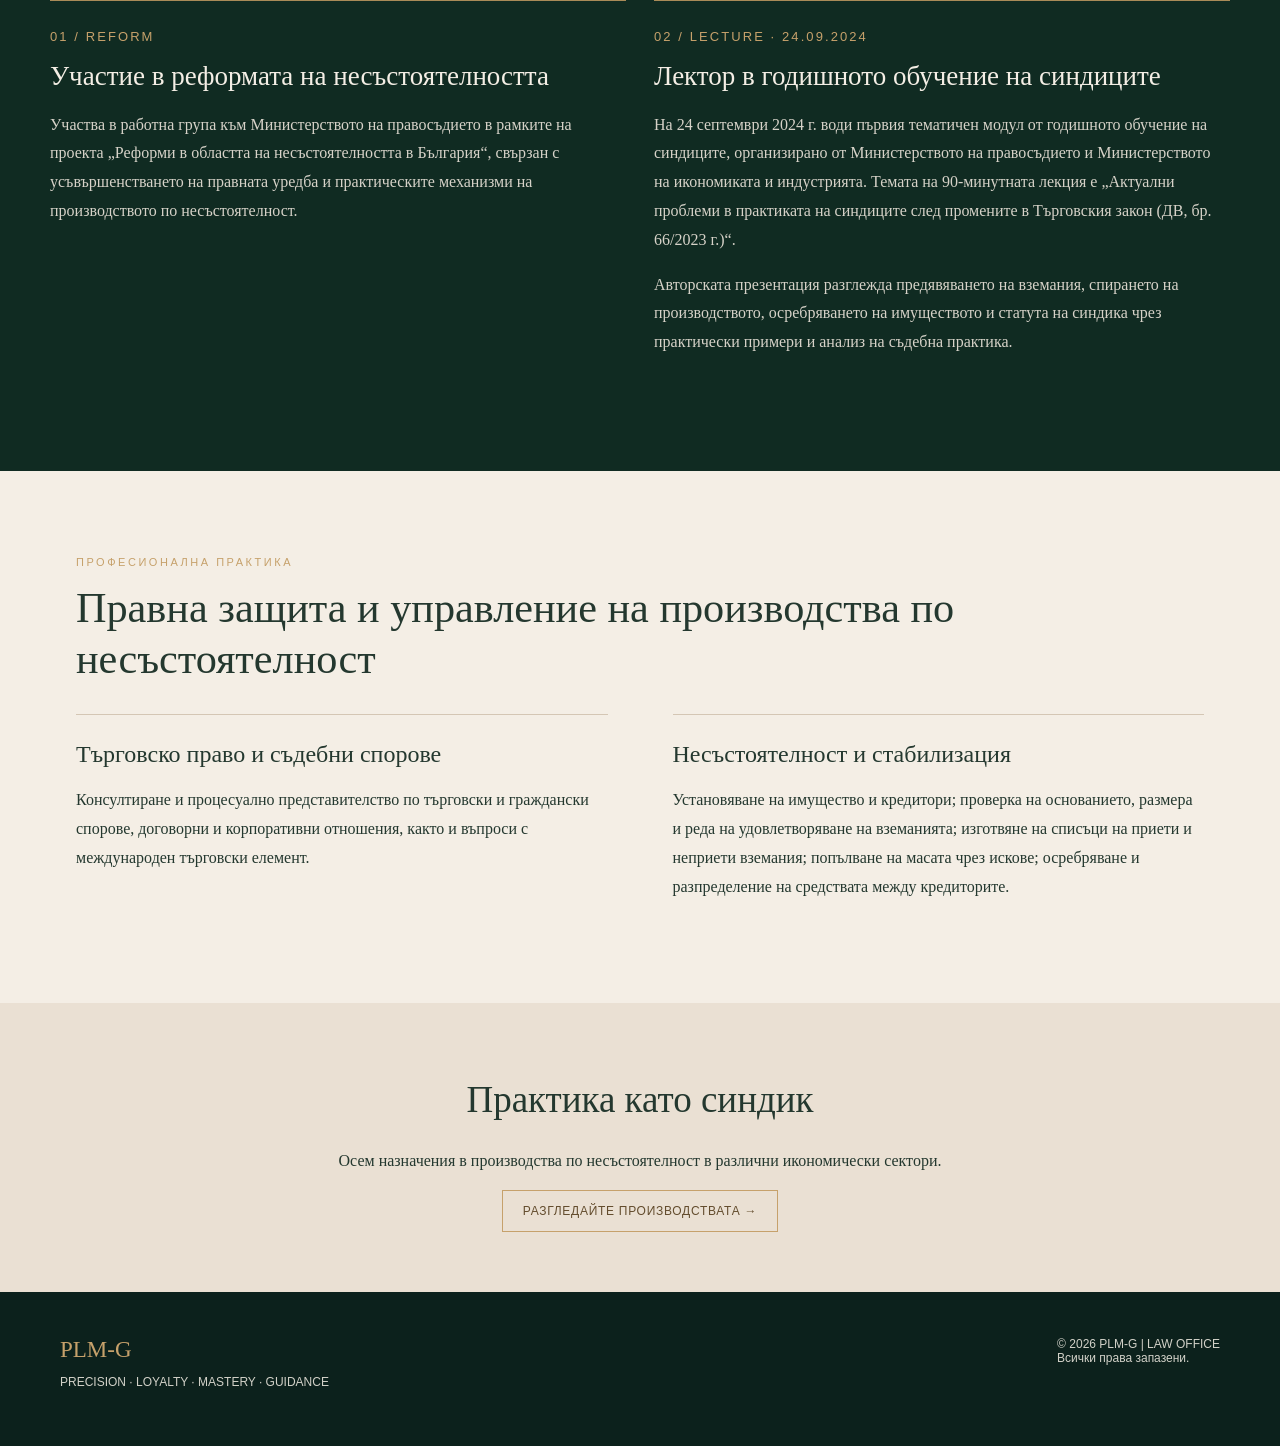
==== commit 156107b3: "Add files via upload" ====
--- a/attorney.html
+++ b/attorney.html
@@ -44,10 +44,7 @@
 body[data-page="attorney"] .profile-bottom .profile-cta{color:#634c2d}
 @media(max-width:800px){body[data-page="attorney"] .profile-hero{padding:65px 25px}body[data-page="attorney"] .profile-intro,body[data-page="attorney"] .expert-grid,body[data-page="attorney"] .profile-chronology{grid-template-columns:1fr}body[data-page="attorney"] .profile-intro{gap:25px}body[data-page="attorney"] .profile-intro img{height:330px}body[data-page="attorney"] .profile-wrap{padding:55px 24px}}
 body[data-page="attorney"] .profile-intro img{height:530px;object-position:center 38%}
-body[data-page="attorney"] .profile-photo-section{background:#f4eee5;padding:0 26px 82px}
-body[data-page="attorney"] .profile-photo-inner{max-width:1180px;margin:auto;display:flex;justify-content:center}
-body[data-page="attorney"] .profile-photo-inner img{display:block;width:min(100%,470px);height:auto;border:12px solid #eee4d5;outline:1px solid #d2bfa4}
-@media(max-width:800px){body[data-page="attorney"] .profile-intro img{height:440px}body[data-page="attorney"] .profile-photo-section{padding:0 24px 55px}}
+@media(max-width:800px){body[data-page="attorney"] .profile-intro img{height:440px}}
 </style>
 <link rel="canonical" href="https://plmg-law.com/attorney.html">
 </head>
@@ -62,11 +59,6 @@
 <div class="profile-meta"><div><strong>2015</strong><span data-bg="Вписване в Софийската адвокатска колегия" data-en="Admitted to the Sofia Bar">Вписване в Софийската адвокатска колегия</span></div><div><strong>2019</strong><span data-bg="Вписване в списъка на синдиците" data-en="Listed insolvency practitioner">Вписване в списъка на синдиците</span></div><div><strong>2024</strong><span data-bg="Лектор в годишното обучение на синдиците" data-en="Lecturer at annual insolvency practitioner training">Лектор в годишното обучение на синдиците</span></div></div>
 </section>
 <section class="profile-wrap profile-intro"><div><div class="profile-kicker" data-bg="ПРОФЕСИОНАЛЕН ПРОФИЛ" data-en="PROFESSIONAL PROFILE">ПРОФЕСИОНАЛЕН ПРОФИЛ</div><h2 class="profile-section-title" data-bg="Практика, основана на опит и отговорност." data-en="Practice grounded in experience and responsibility.">Практика, основана на опит и отговорност.</h2><p data-bg="Завършва право в Софийския университет „Св. Климент Охридски“ през 2013 г., след обучение по международно и европейско право в The Hague University of Applied Sciences. Вписана е в Софийската адвокатска колегия през 2015 г., а от 2017 г. упражнява адвокатската професия с пълни права." data-en="Graduated in Law from Sofia University in 2013 after studies in International and European Law at The Hague University of Applied Sciences. Admitted to the Sofia Bar as a junior lawyer in 2015 and as an attorney in 2017.">Завършва право в Софийския университет „Св. Климент Охридски“ през 2013 г., след обучение по международно и европейско право в The Hague University of Applied Sciences. Вписана е в Софийската адвокатска колегия през 2015 г., а от 2017 г. упражнява адвокатската професия с пълни права.</p><p data-bg="От 2019 г. е включена в списъка на лицата, които могат да бъдат назначавани за синдици в производства по несъстоятелност и доверени лица в производства по стабилизация." data-en="Since 2019, she has been listed as eligible for appointment as an insolvency practitioner and as a trustee in stabilisation proceedings.">От 2019 г. е включена в списъка на лицата, които могат да бъдат назначавани за синдици в производства по несъстоятелност и доверени лица в производства по стабилизация.</p></div><div class="profile-image-frame"><img src="plmg-working.png" alt="Адвокат Пламена Момчева-Георгиева по време на работа в кантората" loading="lazy" width="1086" height="1448"></div></section>
-<section class="profile-photo-section" aria-label="Снимка от адвокатската кантора">
-  <div class="profile-photo-inner">
-    <img src="plmg-window.png" alt="Адвокат Пламена Момчева-Георгиева в кантората, усмихната към прозореца" loading="lazy" width="1086" height="1448">
-  </div>
-</section>
 <section class="profile-expertise"><div class="profile-expertise-inner"><div class="profile-kicker" data-bg="ЕКСПЕРТНА И ПРЕПОДАВАТЕЛСКА ДЕЙНОСТ" data-en="EXPERT & TEACHING ACTIVITIES">ЕКСПЕРТНА И ПРЕПОДАВАТЕЛСКА ДЕЙНОСТ</div><h2 class="profile-section-title" data-bg="От правната практика към развитието на професията." data-en="From legal practice to advancing the profession.">От правната практика към развитието на професията.</h2><div class="expert-grid"><article class="expert-card"><div class="expert-number">01 / REFORM</div><h3 data-bg="Участие в реформата на несъстоятелността" data-en="Contribution to insolvency reform">Участие в реформата на несъстоятелността</h3><p data-bg="Участва в работна група към Министерството на правосъдието в рамките на проекта „Реформи в областта на несъстоятелността в България“, свързан с усъвършенстването на правната уредба и практическите механизми на производството по несъстоятелност." data-en="Participated in a working group under the Ministry of Justice within the project ‘Insolvency Reforms in Bulgaria’, addressing improvements to the legal framework and practical mechanisms of insolvency proceedings.">Участва в работна група към Министерството на правосъдието в рамките на проекта „Реформи в областта на несъстоятелността в България“, свързан с усъвършенстването на правната уредба и практическите механизми на производството по несъстоятелност.</p></article><article class="expert-card"><div class="expert-number">02 / LECTURE · 24.09.2024</div><h3 data-bg="Лектор в годишното обучение на синдиците" data-en="Lecturer at annual insolvency practitioner training">Лектор в годишното обучение на синдиците</h3><p data-bg="На 24 септември 2024 г. води първия тематичен модул от годишното обучение на синдиците, организирано от Министерството на правосъдието и Министерството на икономиката и индустрията. Темата на 90-минутната лекция е „Актуални проблеми в практиката на синдиците след промените в Търговския закон (ДВ, бр. 66/2023 г.)“." data-en="On 24 September 2024, she delivered the opening thematic module of the annual insolvency practitioner training organised by the Ministry of Justice and the Ministry of Economy and Industry. Her 90-minute lecture addressed practical issues following the 2023 amendments to the Bulgarian Commerce Act.">На 24 септември 2024 г. води първия тематичен модул от годишното обучение на синдиците, организирано от Министерството на правосъдието и Министерството на икономиката и индустрията. Темата на 90-минутната лекция е „Актуални проблеми в практиката на синдиците след промените в Търговския закон (ДВ, бр. 66/2023 г.)“.</p><p data-bg="Авторската презентация разглежда предявяването на вземания, спирането на производството, осребряването на имуществото и статута на синдика чрез практически примери и анализ на съдебна практика." data-en="Her original presentation covers claims submission, suspension of proceedings, asset realisation and the practitioner’s status, drawing on case law and practical examples.">Авторската презентация разглежда предявяването на вземания, спирането на производството, осребряването на имуществото и статута на синдика чрез практически примери и анализ на съдебна практика.</p></article></div>
 <!-- When PDFs are uploaded to GitHub, replace the commented placeholders with real links.
 <div class="profile-documents"><a href="programa-obuchenie-sindici-2024.pdf" target="_blank">Официална програма ↗</a><a href="lekcia-sindici-2024.pdf" target="_blank">Презентация (PDF) ↗</a></div>
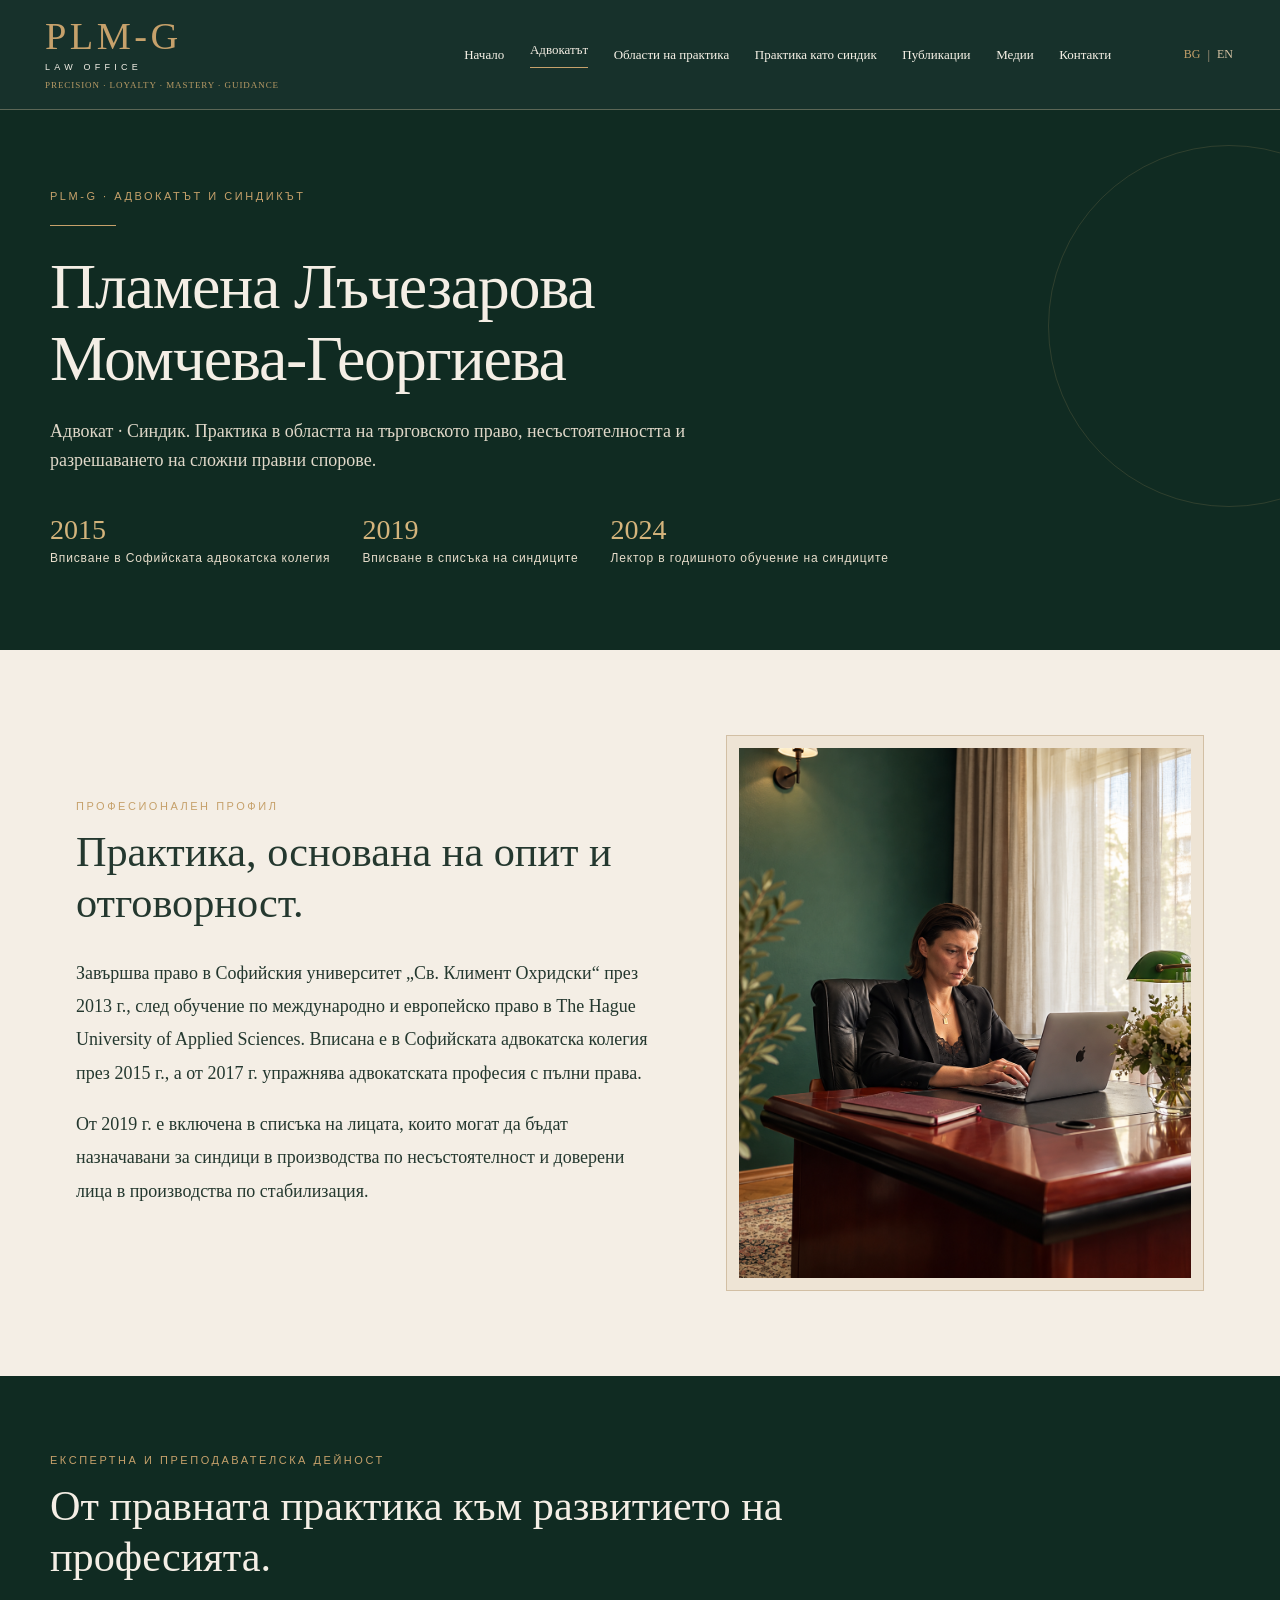
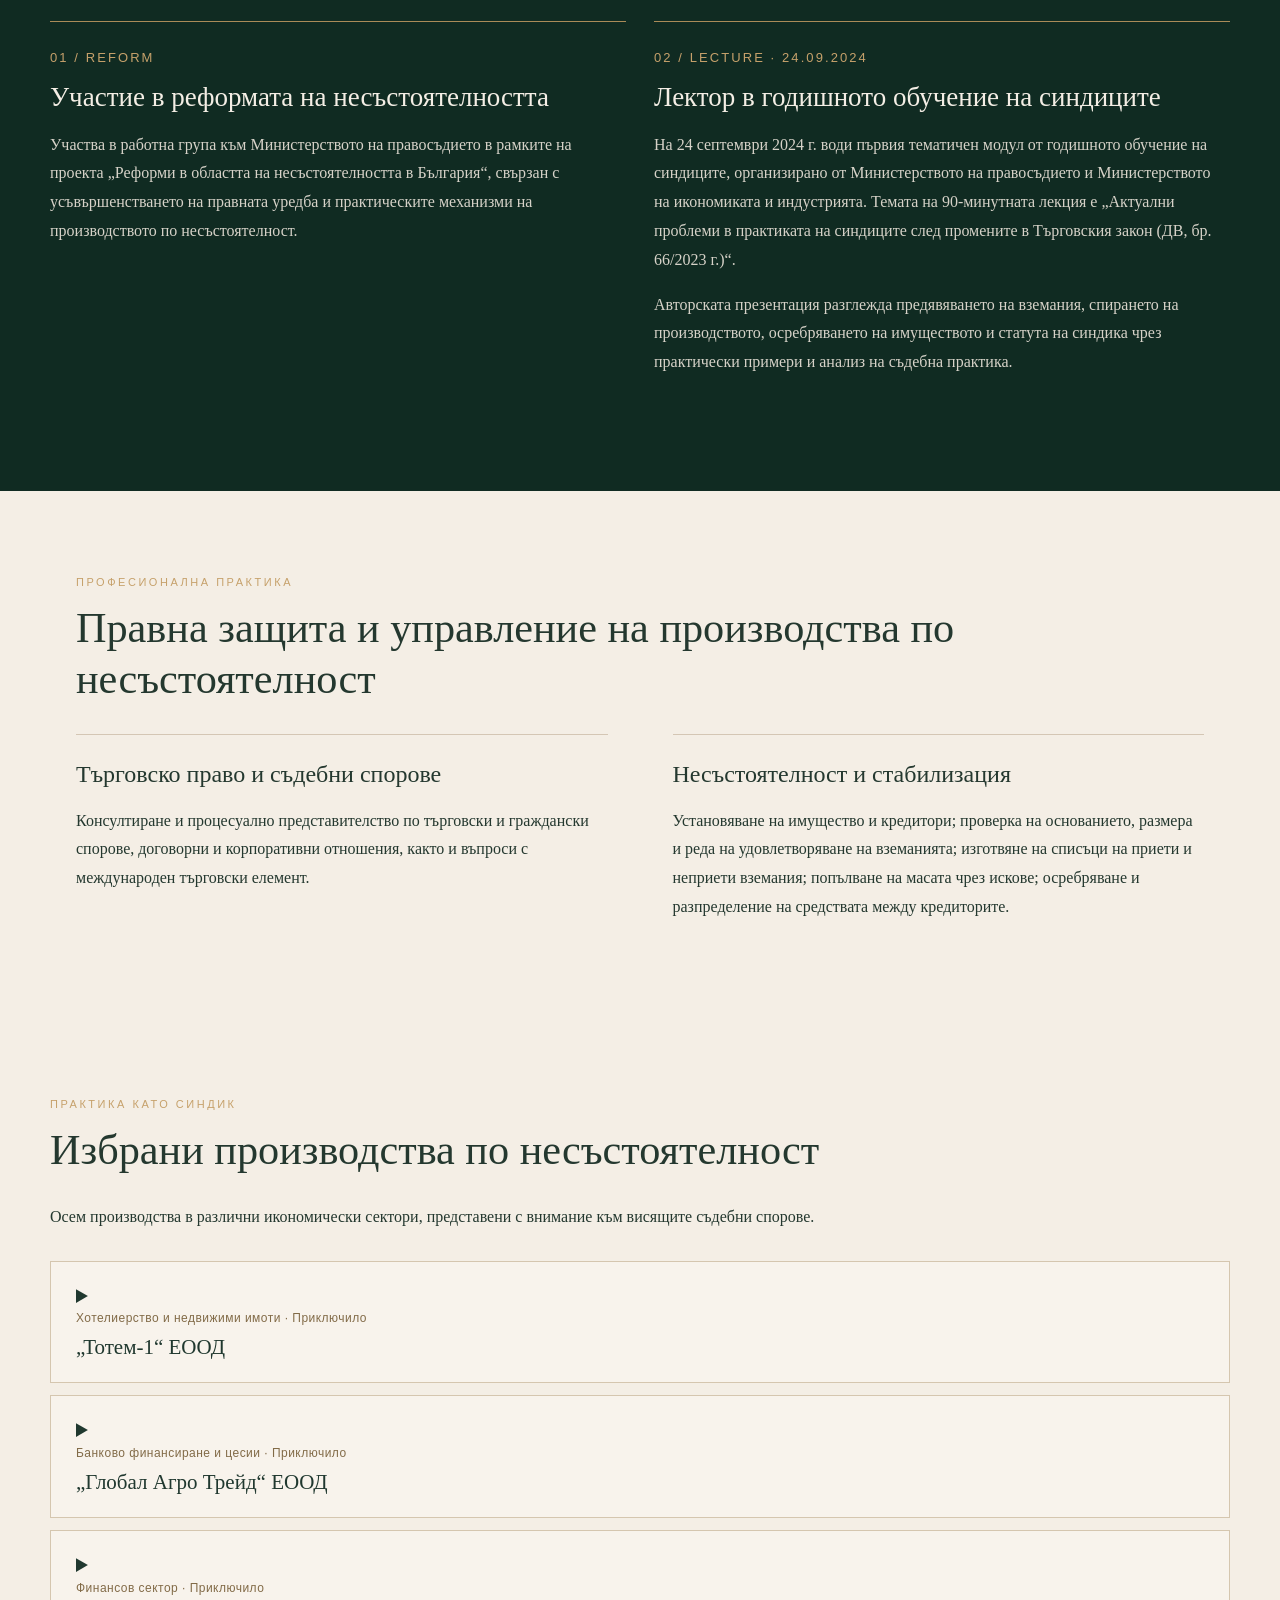
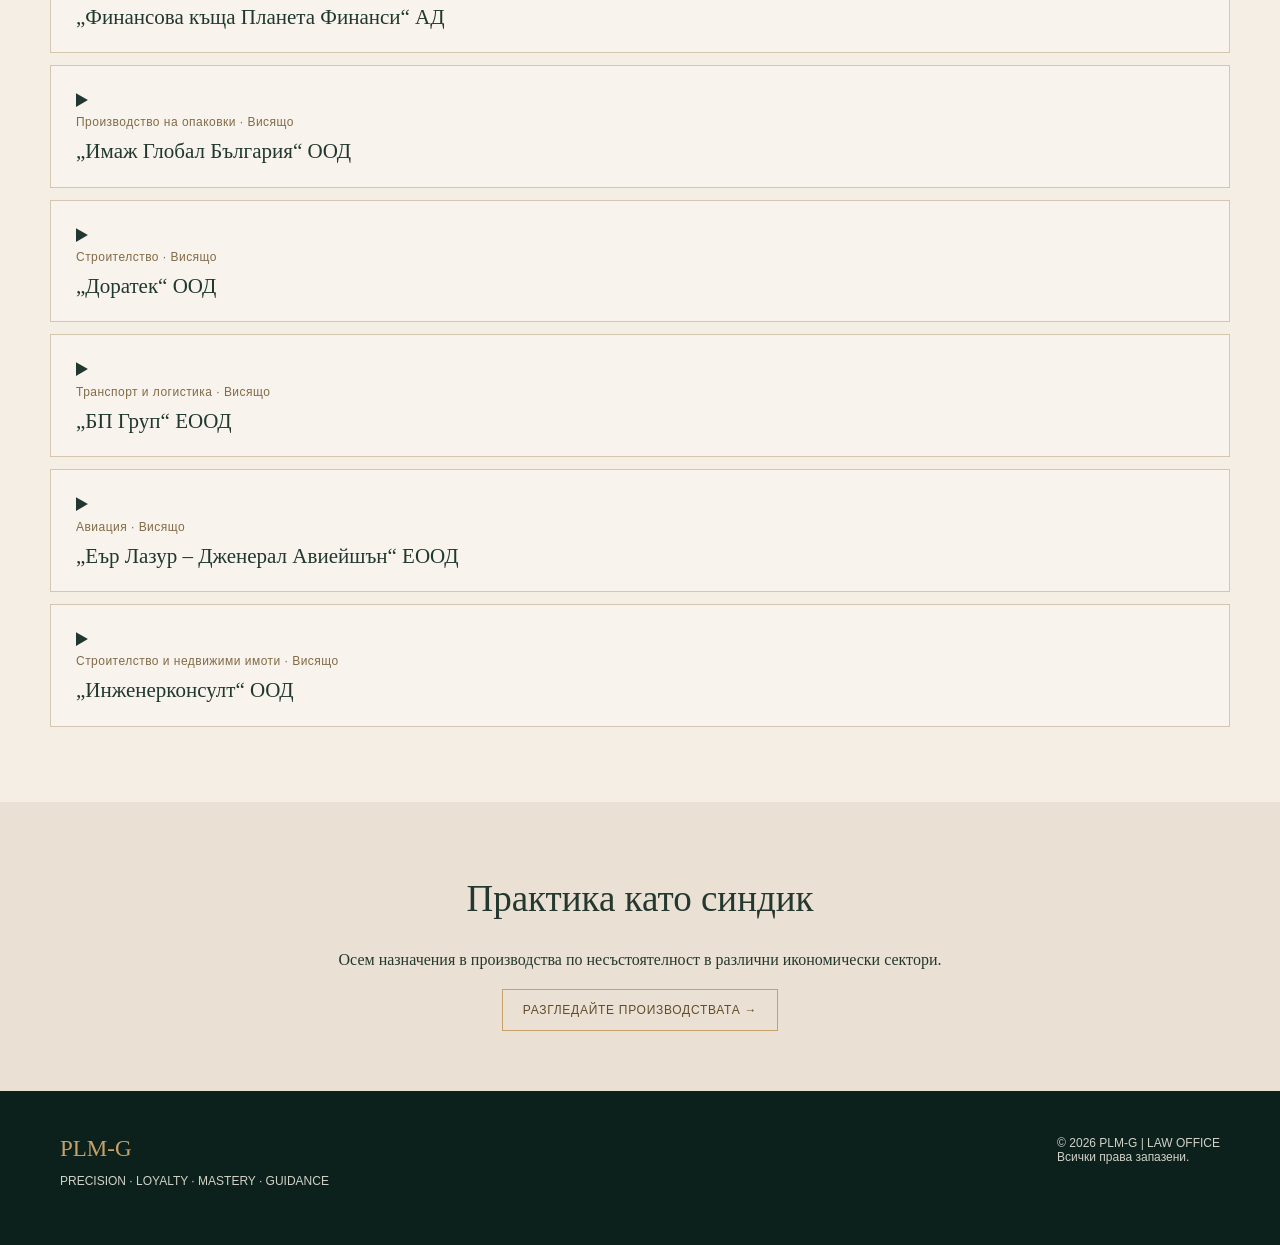
==== commit 2275816e: "Add files via upload" ====
--- a/attorney.html
+++ b/attorney.html
@@ -45,6 +45,35 @@
 @media(max-width:800px){body[data-page="attorney"] .profile-hero{padding:65px 25px}body[data-page="attorney"] .profile-intro,body[data-page="attorney"] .expert-grid,body[data-page="attorney"] .profile-chronology{grid-template-columns:1fr}body[data-page="attorney"] .profile-intro{gap:25px}body[data-page="attorney"] .profile-intro img{height:330px}body[data-page="attorney"] .profile-wrap{padding:55px 24px}}
 body[data-page="attorney"] .profile-intro img{height:530px;object-position:center 38%}
 @media(max-width:800px){body[data-page="attorney"] .profile-intro img{height:440px}}
+
+/* Mobile-only portrait background for the Attorney page hero. */
+@media (max-width:800px){
+ body[data-page="attorney"] .profile-hero{
+   background-image:linear-gradient(90deg,rgba(10,31,25,.91) 0%,rgba(10,31,25,.79) 55%,rgba(10,31,25,.65) 100%),url("plmg-window.png");
+   background-size:cover;
+   background-position:center,center 28%;
+   background-repeat:no-repeat;
+   min-height:490px;
+ }
+ body[data-page="attorney"] .profile-hero > *{position:relative;z-index:1}
+}
+
+/* Second appearance of the window portrait on phones only. */
+body[data-page="attorney"] .profile-window-mobile{display:none}
+@media(max-width:800px){
+ body[data-page="attorney"] .profile-window-mobile{display:block;margin:0;padding:34px 24px 40px;background:#f6f0e8}
+ body[data-page="attorney"] .profile-window-mobile img{display:block;width:100%;height:auto;max-height:none;object-fit:contain;border-radius:2px;box-shadow:0 12px 32px rgba(16,43,34,.12)}
+}
+
+/* Selected insolvency matters — attorney page only */
+body[data-page="attorney"] .profile-cases{background:#f4eee5;padding:75px 26px}
+body[data-page="attorney"] .profile-cases-inner{max-width:1180px;margin:auto}
+body[data-page="attorney"] .profile-case-list{display:grid;gap:12px;margin-top:30px}
+body[data-page="attorney"] .profile-case{border:1px solid #d5c6af;background:#f8f3ec}
+body[data-page="attorney"] .profile-case summary{cursor:pointer;padding:20px 25px;font-size:21px;line-height:1.4;color:#20382f}
+body[data-page="attorney"] .profile-case summary span{display:block;font:12px Arial,sans-serif;color:#826b48;letter-spacing:.04em;margin-bottom:8px}
+body[data-page="attorney"] .profile-case p{padding:0 25px 22px;margin:0;line-height:1.85;font-size:16px}
+@media(max-width:800px){body[data-page="attorney"] .profile-cases{padding:55px 24px}body[data-page="attorney"] .profile-case summary{font-size:18px;padding:17px}body[data-page="attorney"] .profile-case p{padding:0 17px 20px}}
 </style>
 <link rel="canonical" href="https://plmg-law.com/attorney.html">
 </head>
@@ -64,6 +93,8 @@
 <div class="profile-documents"><a href="programa-obuchenie-sindici-2024.pdf" target="_blank">Официална програма ↗</a><a href="lekcia-sindici-2024.pdf" target="_blank">Презентация (PDF) ↗</a></div>
 --></div></section>
 <section class="profile-wrap"><div class="profile-kicker" data-bg="ПРОФЕСИОНАЛНА ПРАКТИКА" data-en="PROFESSIONAL EXPERIENCE">ПРОФЕСИОНАЛНА ПРАКТИКА</div><h2 class="profile-section-title" data-bg="Правна защита и управление на производства по несъстоятелност" data-en="Legal representation and insolvency proceedings">Правна защита и управление на производства по несъстоятелност</h2><div class="profile-chronology"><article><h3 data-bg="Търговско право и съдебни спорове" data-en="Commercial law and litigation">Търговско право и съдебни спорове</h3><p data-bg="Консултиране и процесуално представителство по търговски и граждански спорове, договорни и корпоративни отношения, както и въпроси с международен търговски елемент." data-en="Advice and representation in commercial and civil disputes, contracts, corporate matters and cross-border commercial issues.">Консултиране и процесуално представителство по търговски и граждански спорове, договорни и корпоративни отношения, както и въпроси с международен търговски елемент.</p></article><article><h3 data-bg="Несъстоятелност и стабилизация" data-en="Insolvency and stabilisation">Несъстоятелност и стабилизация</h3><p data-bg="Установяване на имущество и кредитори; проверка на основанието, размера и реда на удовлетворяване на вземанията; изготвяне на списъци на приети и неприети вземания; попълване на масата чрез искове; осребряване и разпределение на средствата между кредиторите." data-en="Identifying assets and creditors; reviewing the legal basis, amounts and ranking of claims; preparing admitted and rejected claims lists; asset recovery litigation; asset realisation and distributions to creditors.">Установяване на имущество и кредитори; проверка на основанието, размера и реда на удовлетворяване на вземанията; изготвяне на списъци на приети и неприети вземания; попълване на масата чрез искове; осребряване и разпределение на средствата между кредиторите.</p></article></div></section>
+<figure class="profile-window-mobile"><img src="plmg-window.png" alt="Адвокат Пламена Момчева-Георгиева в кантората до прозореца" loading="lazy"></figure>
+<section class="profile-cases"><div class="profile-cases-inner"><div class="profile-kicker" data-bg="ПРАКТИКА КАТО СИНДИК" data-en="INSOLVENCY PRACTICE">ПРАКТИКА КАТО СИНДИК</div><h2 class="profile-section-title" data-bg="Избрани производства по несъстоятелност" data-en="Selected insolvency proceedings">Избрани производства по несъстоятелност</h2><p data-bg="Осем производства в различни икономически сектори, представени с внимание към висящите съдебни спорове." data-en="Eight insolvency appointments across different industries, presented with due regard to ongoing litigation.">Осем производства в различни икономически сектори, представени с внимание към висящите съдебни спорове.</p><div id="plmg-selected-cases" class="profile-case-list"></div></div></section>
 <section class="profile-bottom"><h2 data-bg="Практика като синдик" data-en="Insolvency Track Record">Практика като синдик</h2><p data-bg="Осем назначения в производства по несъстоятелност в различни икономически сектори." data-en="Eight appointments in insolvency proceedings across different industries.">Осем назначения в производства по несъстоятелност в различни икономически сектори.</p><a class="profile-cta" href="insolvency.html" data-bg="РАЗГЛЕДАЙТЕ ПРОИЗВОДСТВАТА →" data-en="EXPLORE THE CASES →">РАЗГЛЕДАЙТЕ ПРОИЗВОДСТВАТА →</a></section>
 </main><footer id="footer"></footer>
 <script>
@@ -90,6 +121,23 @@
     main.querySelectorAll('[data-bg][data-en]').forEach(function (element) {
       element.textContent = element.getAttribute('data-' + current);
     });
+    const caseContainer = main.querySelector('#plmg-selected-cases');
+    if (caseContainer) {
+      DATA[current].cases.forEach(function (entry) {
+        const details = document.createElement('details');
+        details.className = 'profile-case';
+        const summary = document.createElement('summary');
+        const category = document.createElement('span');
+        category.textContent = entry[1];
+        summary.appendChild(category);
+        summary.appendChild(document.createTextNode(entry[0]));
+        const paragraph = document.createElement('p');
+        paragraph.textContent = entry[2];
+        details.appendChild(summary);
+        details.appendChild(paragraph);
+        caseContainer.appendChild(details);
+      });
+    }
     document.documentElement.lang = current;
     document.title = seo[current].title;
     document.querySelector('meta[name="description"]').setAttribute('content', seo[current].description);
